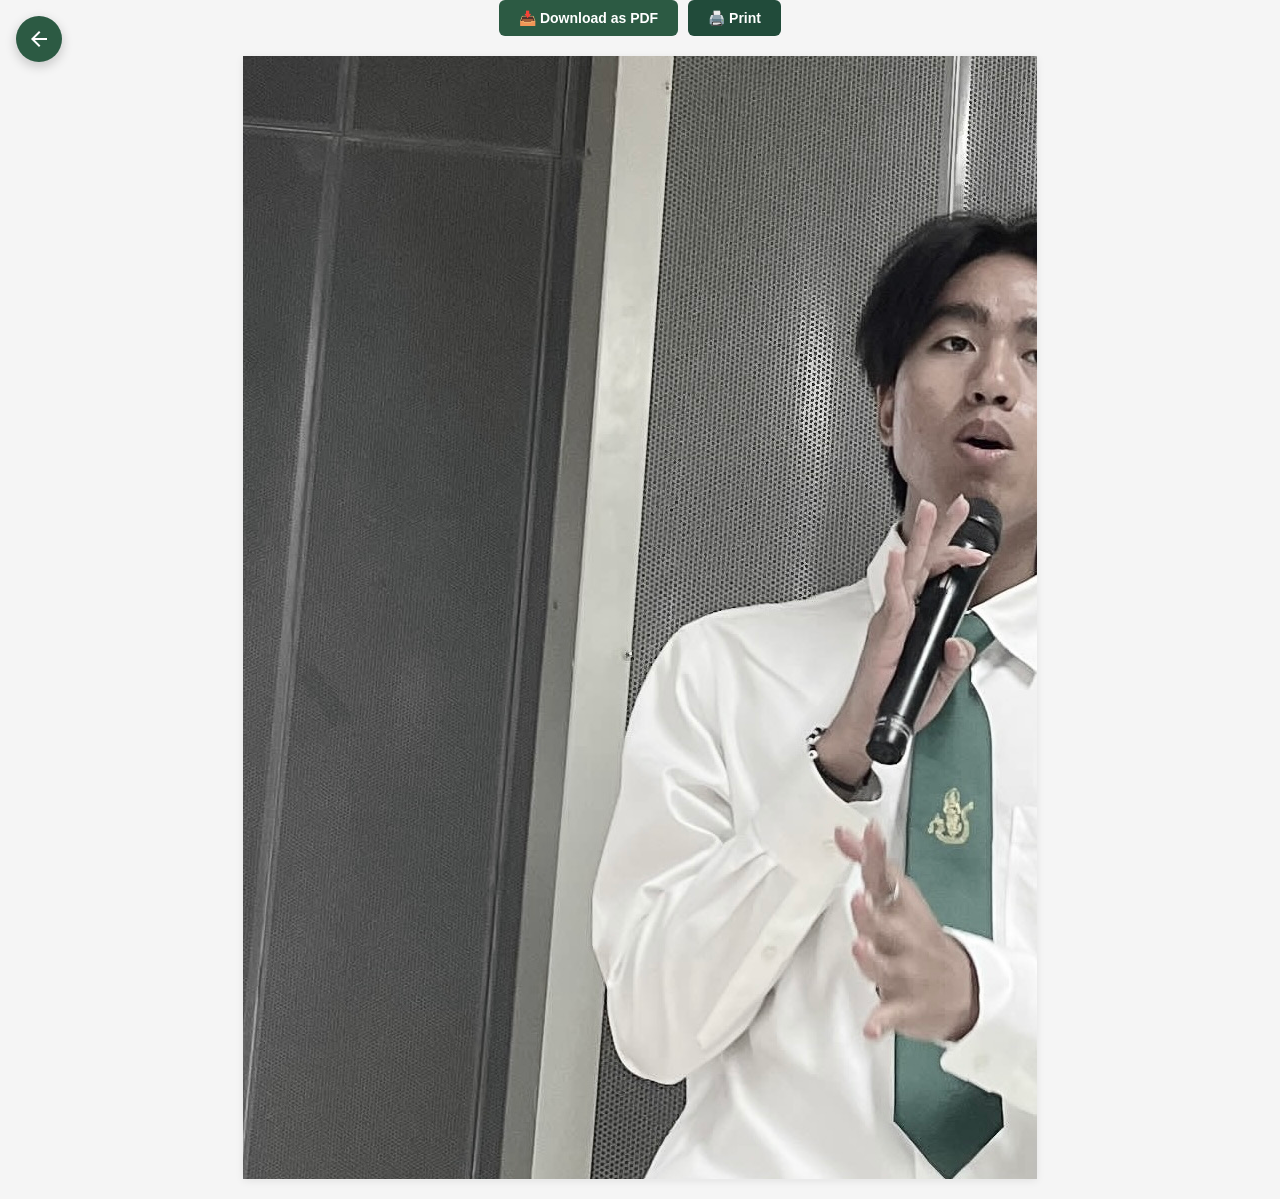
==== resume.html @ ead4b854 "commit" ====
<!DOCTYPE html>

<html lang="vi"><head>
<meta charset="utf-8"/>
<meta content="width=device-width, initial-scale=1.0" name="viewport"/>
<title>Hoài Anh - Portfolio Resume</title>
<script src="https://cdn.tailwindcss.com?plugins=forms,container-queries"></script>
<link href="https://fonts.googleapis.com/css2?family=Plus+Jakarta+Sans:wght@700;800&amp;family=Manrope:wght@400;500;600;700;800&amp;display=swap" rel="stylesheet"/>
<link href="https://fonts.googleapis.com/css2?family=Material+Symbols+Outlined:wght,FILL@100..700,0..1&amp;display=swap" rel="stylesheet"/>
<script id="tailwind-config">
      tailwind.config = {
        darkMode: "class",
        theme: {
          extend: {
            colors: {
              "surface-container": "#e7e8e8",
              "on-tertiary": "#fff1df",
              "on-background": "#2d2f2f",
              "surface-tint": "#6e5a00",
              "outline-variant": "#acadad",
              "secondary-fixed-dim": "#b2d7e6",
              "error-container": "#f95630",
              "background": "#f6f6f6",
              "error-dim": "#b92902",
              "inverse-on-surface": "#9c9d9d",
              "inverse-primary": "#ffd740",
              "on-secondary-fixed": "#1d424e",
              "tertiary": "#7b5400",
              "surface-container-lowest": "#ffffff",
              "secondary-container": "#c0e6f4",
              "tertiary-fixed-dim": "#eda600",
              "on-error": "#ffefec",
              "on-primary-fixed-variant": "#685400",
              "on-tertiary-fixed": "#382400",
              "primary": "#2c5a43",
              "primary-dim": "#214b3a",
              "on-surface-variant": "#5a5c5c",
              "surface": "#f6f6f6",
              "primary-container": "#2c5a43",
              "on-tertiary-container": "#523700",
              "on-tertiary-fixed-variant": "#5e4000",
              "surface-variant": "#dbdddd",
              "on-surface": "#2d2f2f",
              "on-primary": "#f0f0f0",
              "secondary-dim": "#214b3a",
              "tertiary-dim": "#173b2f",
              "surface-container-highest": "#f9f9f9",
              "inverse-surface": "#0c0f0f",
              "on-secondary-container": "#315561",
              "surface-bright": "#f6f6f6",
              "on-primary-fixed": "#463900",
              "outline": "#767777",
              "primary-fixed": "#ffd740",
              "surface-container-low": "#f0f1f1",
              "surface-container-high": "#e1e3e3",
              "on-secondary": "#e1f6ff",
              "secondary": "#3d606d",
              "on-secondary-fixed-variant": "#3b5f6b",
              "secondary-fixed": "#c0e6f4",
              "error": "#b02500",
              "primary-fixed-dim": "#f0c931",
              "tertiary-fixed": "#feb300",
              "on-error-container": "#520c00",
              "tertiary-container": "#feb300",
              "on-primary-container": "#5c4b00",
              "surface-dim": "#d2d5d5"
            },
            fontFamily: {
              "headline": ["Plus Jakarta Sans"],
              "body": ["Manrope"],
              "label": ["Manrope"]
            },
            borderRadius: {"DEFAULT": "0.25rem", "lg": "0.5rem", "xl": "0.75rem", "full": "9999px"},
          },
        },
      }
    </script>
<style>
      .material-symbols-outlined {
        font-variation-settings: "FILL" 0, "wght" 400, "GRAD" 0, "opsz" 24
      }
      .grainy-bg {
        position: relative
      }
      .grainy-bg::before {
        content: "";
        position: absolute;
        top: 0;
        left: 0;
        width: 100%;
        height: 100%;
        opacity: 0.03;
        pointer-events: none;
        background-image: url(https://lh3.googleusercontent.com/aida-public/[base64])
      }
      .timeline-dot::before {
        content: "";
        position: absolute;
        left: -1.4rem;
        top: 0.4rem;
        width: 10px;
        height: 10px;
        background: #3d606d;
        border-radius: 50%
      }

      /* A4 Dimensions and Layout */
      :root {
        --a4-width: 210mm;
        --a4-height: 297mm;
      }

      body {
        background: #f5f5f5;
        margin: 0;
        padding: 0;
        display: flex;
        justify-content: center;
        align-items: center;
        min-height: 100vh;
        flex-direction: column;
      }

      .a4-page {
        width: var(--a4-width);
        height: var(--a4-height);
        background: #ffffff;
        box-shadow: 0 2px 8px rgba(0, 0, 0, 0.08);
        display: grid;
        grid-template-columns: 34% 66%;
        overflow: hidden;
        position: relative;
        box-sizing: border-box;
        margin-bottom: 20px;
      }

      /* Match index palette: green left, cream right with side-specific text colors */
      .sidebar {
        background: #2c5a43 !important;
        color: #ffffff;
        width: 100%;
        display: flex !important;
        flex-direction: column;
        justify-content: flex-start;
        align-items: stretch;
        gap: 1rem;
        padding-bottom: 1.25rem;
      }

      .sidebar,
      .sidebar .text-secondary,
      .sidebar .text-on-surface,
      .sidebar .text-on-surface-variant,
      .sidebar .text-secondary\/80,
      .sidebar .material-symbols-outlined,
      .sidebar h1,
      .sidebar h2,
      .sidebar h3,
      .sidebar p,
      .sidebar li,
      .sidebar span {
        color: #ffffff !important;
      }

      .sidebar .border-secondary {
        border-color: #e6ddc9 !important;
      }

      .main-content {
        background: #efe8d8 !important;
        color: #111111;
        width: 100%;
      }

      .main-content,
      .main-content .text-on-surface,
      .main-content .text-on-surface-variant,
      .main-content .text-secondary,
      .main-content h1,
      .main-content h2,
      .main-content h3,
      .main-content p,
      .main-content li,
      .main-content span {
        color: #111111 !important;
      }

      .main-content .bg-primary-container {
        background-color: #214b3a !important;
        color: #ffffff !important;
      }

      .main-content .bg-primary-container .material-symbols-outlined {
        color: #ffffff !important;
      }

      .main-content .border-secondary\/20 {
        border-color: rgba(33, 75, 58, 0.22) !important;
      }

      .hackerrank-icon {
        width: 56px;
        height: 56px;
        border-radius: 999px;
        background: #0c5da5;
        display: inline-flex;
        align-items: center;
        justify-content: center;
        color: #ffffff;
        font-size: 0.7rem;
        font-weight: 800;
        text-transform: uppercase;
        letter-spacing: 0.08em;
      }

      .back-home {
        position: fixed;
        top: 16px;
        left: 16px;
        width: 46px;
        height: 46px;
        display: inline-flex;
        align-items: center;
        justify-content: center;
        border-radius: 999px;
        background: #2c5a43;
        color: #ffffff;
        text-decoration: none;
        box-shadow: 0 4px 12px rgba(0, 0, 0, 0.2);
        z-index: 1000;
        transition: transform 160ms ease, background 160ms ease;
      }

      .back-home:hover {
        transform: translateY(-1px);
        background: #214b3a;
      }

      .back-home:focus-visible {
        outline: 2px solid #ffffff;
        outline-offset: 2px;
      }

      .pdf-controls {
        margin-bottom: 20px;
        display: flex;
        gap: 10px;
      }
      
      .pdf-btn {
        padding: 10px 20px;
        background: #2c5a43;
        color: white;
        border: none;
        border-radius: 6px;
        font-size: 14px;
        font-weight: 600;
        cursor: pointer;
        transition: background 200ms ease;
      }
      
      .pdf-btn:hover {
        background: #214b3a;
      }
      
      @media (max-width: 800px) {
        .a4-page {
          grid-template-columns: 1fr;
          height: auto;
        }

        .pdf-controls {
          flex-direction: column;
        }
      }

      @media print {
        * {
          -webkit-print-color-adjust: exact !important;
          print-color-adjust: exact !important;
        }

        .pdf-controls {
          display: none !important;
        }

        .back-home {
          display: none !important;
        }

        html,
        body {
          width: 210mm;
          height: 297mm;
          overflow: hidden;
        }

        body {
          background: none;
          display: block;
          margin: 0;
          padding: 0;
          min-height: auto;
        }

        .a4-page {
          width: 210mm;
          height: 297mm;
          grid-template-columns: 34% 66%;
          box-shadow: none;
          margin: 0;
          page-break-after: avoid;
          break-after: avoid-page;
          page-break-inside: avoid;
          break-inside: avoid-page;
        }

        .sidebar {
          background-color: #2c5a43 !important;
          background-image: none !important;
        }

        .main-content {
          background: #efe8d8 !important;
        }

        @page {
          size: A4;
          margin: 0;
        }
      }
    </style>
</head>
<body class="bg-surface font-body text-on-surface">
<a class="back-home" href="index.html" aria-label="Back to home page">
  <span class="material-symbols-outlined" aria-hidden="true">arrow_back</span>
</a>
<div class="pdf-controls">
  <button class="pdf-btn" onclick="downloadPDF()">📥 Download as PDF</button>
  <button class="pdf-btn" onclick="window.print()" style="background: #214b3a;">🖨️ Print</button>
</div>
<div class="a4-page" id="resumePage">
<!-- SIDEBAR (Left Column) -->
<aside class="sidebar bg-primary-container grainy-bg flex flex-col py-10 px-6 shrink-0 relative h-full">
<div class="flex flex-col items-center mb-8">
<div class="w-36 h-36 rounded-full border-4 border-secondary overflow-hidden bg-white flex items-center justify-center">
<img class="w-full h-full object-cover" alt="Profile portrait" src="profile1.jpeg"/>
</div>
<h1 class="font-headline text-2xl font-black text-secondary tracking-tighter text-center uppercase">NUTTAPHAT YUENYONG</h1>
<p class="font-label text-[10px] font-bold tracking-[0.2em] text-secondary/80 mt-1 uppercase">BUSINESS ANALYST INTERN</p>
</div>
<!-- Profile Section -->
<section class="mb-6">
<div class="flex items-center gap-2 mb-3">
<span class="material-symbols-outlined text-secondary text-lg" style="font-variation-settings: 'FILL' 1;">person</span>
<h2 class="font-label text-xs font-extrabold uppercase tracking-widest text-secondary">Profile</h2>
</div>
<ul class="space-y-2 text-secondary text-xs font-medium">
<li class="flex items-start gap-3">
<span class="opacity-60">Date of Birth:</span>
<span>October 28, 2002</span>
</li>
<li class="flex items-start gap-3">
<span class="opacity-60">Gender:</span>
<span>Male</span>
</li>
<li class="flex items-start gap-3">
<span class="opacity-60">Position:</span>
<span>Business Analyst Intern</span>
</li>
<li class="flex items-start gap-3">
<span class="opacity-60">Address:</span>
<span class="leading-tight">9/1 Moo 11, Khlong Preng, Mueang, Chachoengsao 24000</span>
</li>
</ul>
</section>
<!-- Contact Section -->
<section class="mb-6">
<div class="flex items-center gap-2 mb-3">
<span class="material-symbols-outlined text-secondary text-lg" style="font-variation-settings: 'FILL' 1;">contact_page</span>
<h2 class="font-label text-xs font-extrabold uppercase tracking-widest text-secondary">Contact</h2>
</div>
<ul class="space-y-2 text-secondary text-xs font-medium">
<li class="flex items-center gap-3">
<span class="material-symbols-outlined text-sm">call</span>
<span>099-2844585</span>
</li>
<li class="flex items-center gap-3">
<span class="material-symbols-outlined text-sm">mail</span>
<span>nuttaputza123@gmail.com</span>
</li>
<li class="flex items-center gap-3">
<span class="material-symbols-outlined text-sm">public</span>
<span>GitHub: flame123-np</span>
</li>
</ul>
</section>
<!-- Interests Section -->
<section class="mb-6">
<div class="flex items-center gap-2 mb-3">
<span class="material-symbols-outlined text-secondary text-lg" style="font-variation-settings: 'FILL' 1;">stars</span>
<h2 class="font-label text-xs font-extrabold uppercase tracking-widest text-secondary">Interests</h2>
</div>
<div class="flex flex-wrap gap-4 text-secondary">
<span class="material-symbols-outlined text-xl" title="Data Analysis">bar_chart</span>
<span class="material-symbols-outlined text-xl" title="System Design">design_services</span>
<span class="material-symbols-outlined text-xl" title="Team Communication">groups</span>
<span class="material-symbols-outlined text-xl" title="Learning New Technologies">rocket_launch</span>
</div>
</section>
<!-- Education Section -->
<section>
<div class="flex items-center gap-2 mb-3">
<span class="material-symbols-outlined text-secondary text-lg" style="font-variation-settings: 'FILL' 1;">school</span>
<h2 class="font-label text-xs font-extrabold uppercase tracking-widest text-secondary">Education</h2>
</div>
<div class="space-y-2 text-[10px] font-medium">
  <p class="leading-tight">Kasetsart University</p>
  <p class="leading-tight">Faculty of Information Technology</p>
  <p class="leading-tight">2023 - Expected Graduation 2026</p>
</div>
</section>
</aside>
<!-- MAIN CONTENT (Right Column) -->
<main class="main-content bg-surface-container-lowest p-10 h-full overflow-hidden">
<!-- Introduction -->
<header class="mb-10">
<h1 class="font-headline text-5xl font-black text-primary-container mb-4">HELLO!</h1>
<div class="max-w-xl text-on-surface leading-snug text-sm">
<p class="mb-3">
                        I am an Information Technology student at Kasetsart University with a strong interest in Business Analysis.
                    </p>
<p>
                        I am skilled in gathering and analyzing user requirements, designing processes, and communicating effectively with development teams. I am detail-oriented, responsible, and eager to learn new skills to contribute value to the organization.
                    </p>
</div>
</header>
<!-- Experience Section -->
<section class="mb-10">
<div class="flex items-center gap-3 mb-6">
<span class="w-10 h-10 bg-primary-container flex items-center justify-center rounded-full text-secondary">
<span class="material-symbols-outlined text-xl" style="font-variation-settings: 'FILL' 1;">work</span>
</span>
<h2 class="font-headline text-xl font-black text-secondary uppercase tracking-tight">PROJECTS / RELEVANT EXPERIENCE</h2>
</div>
<div class="ml-5 border-l-2 border-secondary/20 pl-6 space-y-6">

<div class="relative timeline-dot">
<span class="font-headline text-sm font-bold text-secondary">2025</span>
<h3 class="font-bold text-base mt-0.5">Web Cinema</h3>
<p class="text-on-surface-variant text-xs mt-1">Created an online cinema booking demo website featuring seat selection, pricing, and mobile-first layout.</p>
</div>
<div class="relative timeline-dot">
<span class="font-headline text-sm font-bold text-secondary">2025</span>
<h3 class="font-bold text-base mt-0.5">System Analysis Project</h3>
<p class="text-on-surface-variant text-xs mt-1">Designed use cases and ER diagrams for a restaurant booking system with requirements gathering and stakeholder alignment.</p>
</div>
<div class="relative timeline-dot">
<span class="font-headline text-sm font-bold text-secondary">2025</span>
<h3 class="font-bold text-base mt-0.5">Data Visualization Project</h3>
<p class="text-on-surface-variant text-xs mt-1">Analyzed sales data and implemented dashboards with Excel and Power BI for actionable management insights.</p>
</div>
</div>
</section>
<!-- Abilities Section -->
<section class="mb-10">
<div class="flex items-center gap-3 mb-6">
<span class="w-10 h-10 bg-primary-container flex items-center justify-center rounded-full text-secondary">
<span class="material-symbols-outlined text-xl" style="font-variation-settings: 'FILL' 1;">palette</span>
</span>
<h2 class="font-headline text-xl font-black text-secondary uppercase tracking-tight">SKILLS</h2>
</div>
<div class="grid grid-cols-4 gap-4">
<div class="flex flex-col items-center text-center">
<div class="w-16 h-16 bg-surface-container-low rounded-lg flex items-center justify-center mb-2">
<span class="material-symbols-outlined text-2xl">description</span>
</div>
<span class="font-bold text-[9px] text-secondary uppercase tracking-wider">Requirement Analysis & Documentation</span>
</div>
<div class="flex flex-col items-center text-center">
<div class="w-16 h-16 bg-surface-container-low rounded-lg flex items-center justify-center mb-2">
<span class="material-symbols-outlined text-2xl">account_tree</span>
</div>
<span class="font-bold text-[9px] text-secondary uppercase tracking-wider">Process Modeling (Flowchart, BPMN)</span>
</div>
<div class="flex flex-col items-center text-center">
<div class="w-16 h-16 bg-surface-container-low rounded-lg flex items-center justify-center mb-2">
<span class="material-symbols-outlined text-2xl">analytics</span>
</div>
<span class="font-bold text-[9px] text-secondary uppercase tracking-wider">Data Analysis & Visualization</span>
</div>
<div class="flex flex-col items-center text-center">
<div class="w-16 h-16 bg-surface-container-low rounded-lg flex items-center justify-center mb-2">
<span class="material-symbols-outlined text-2xl">groups</span>
</div>
<span class="font-bold text-[9px] text-secondary uppercase tracking-wider">Communication & Team Collaboration</span>
</div>
</div>
</section>
<!-- Software Skills Section -->
<section>
<div class="flex items-center gap-3 mb-6">
<span class="w-10 h-10 bg-primary-container flex items-center justify-center rounded-full text-secondary">
<span class="material-symbols-outlined text-xl" style="font-variation-settings: 'FILL' 1;">terminal</span>
</span>
<h2 class="font-headline text-xl font-black text-secondary uppercase tracking-tight">SOFTWARE SKILLS</h2>
</div>
<div class="grid grid-cols-4 gap-4">
<div class="flex flex-col items-center">
<img class="w-14 h-14" src="https://upload.wikimedia.org/wikipedia/commons/8/87/Sql_data_base_with_logo.png" alt="SQL Logo" />
<p class="mt-2 font-bold text-[8px] text-on-surface-variant uppercase tracking-widest">SQL (Intermediate)</p>
</div>
<div class="flex flex-col items-center">
<img class="w-14 h-14" src="https://upload.wikimedia.org/wikipedia/commons/d/d9/Node.js_logo.svg" alt="Node.js Logo" />
<p class="mt-2 font-bold text-[8px] text-on-surface-variant uppercase tracking-widest">Node (Basic)</p>
</div>
<div class="flex flex-col items-center">
<img class="w-14 h-14" src="https://raw.githubusercontent.com/devicons/devicon/master/icons/css3/css3-original.svg" alt="CSS Logo" />
<p class="mt-2 font-bold text-[8px] text-on-surface-variant uppercase tracking-widest">CSS (Basic)</p>
</div>
<div class="flex flex-col items-center">
<img class="w-14 h-14" src="https://upload.wikimedia.org/wikipedia/commons/6/6a/JavaScript-logo.png" alt="JavaScript Logo" />
<p class="mt-2 font-bold text-[8px] text-on-surface-variant uppercase tracking-widest">JavaScript (Basic)</p>
</div>
</div>
</section>
</main>
</div>

<script src="https://cdnjs.cloudflare.com/ajax/libs/html2pdf.js/0.10.1/html2pdf.bundle.min.js"></script>
<script>
function downloadPDF() {
  const element = document.getElementById('resumePage');
  const opt = {
    margin: 0,
    filename: 'Resume_Nuttaphat_Yuenyong.pdf',
    image: { type: 'jpeg', quality: 0.98 },
    html2canvas: { scale: 2 },
    jsPDF: { format: 'a4', orientation: 'portrait' }
  };
  html2pdf().set(opt).from(element).save();
}
</script>
</body>
</html>
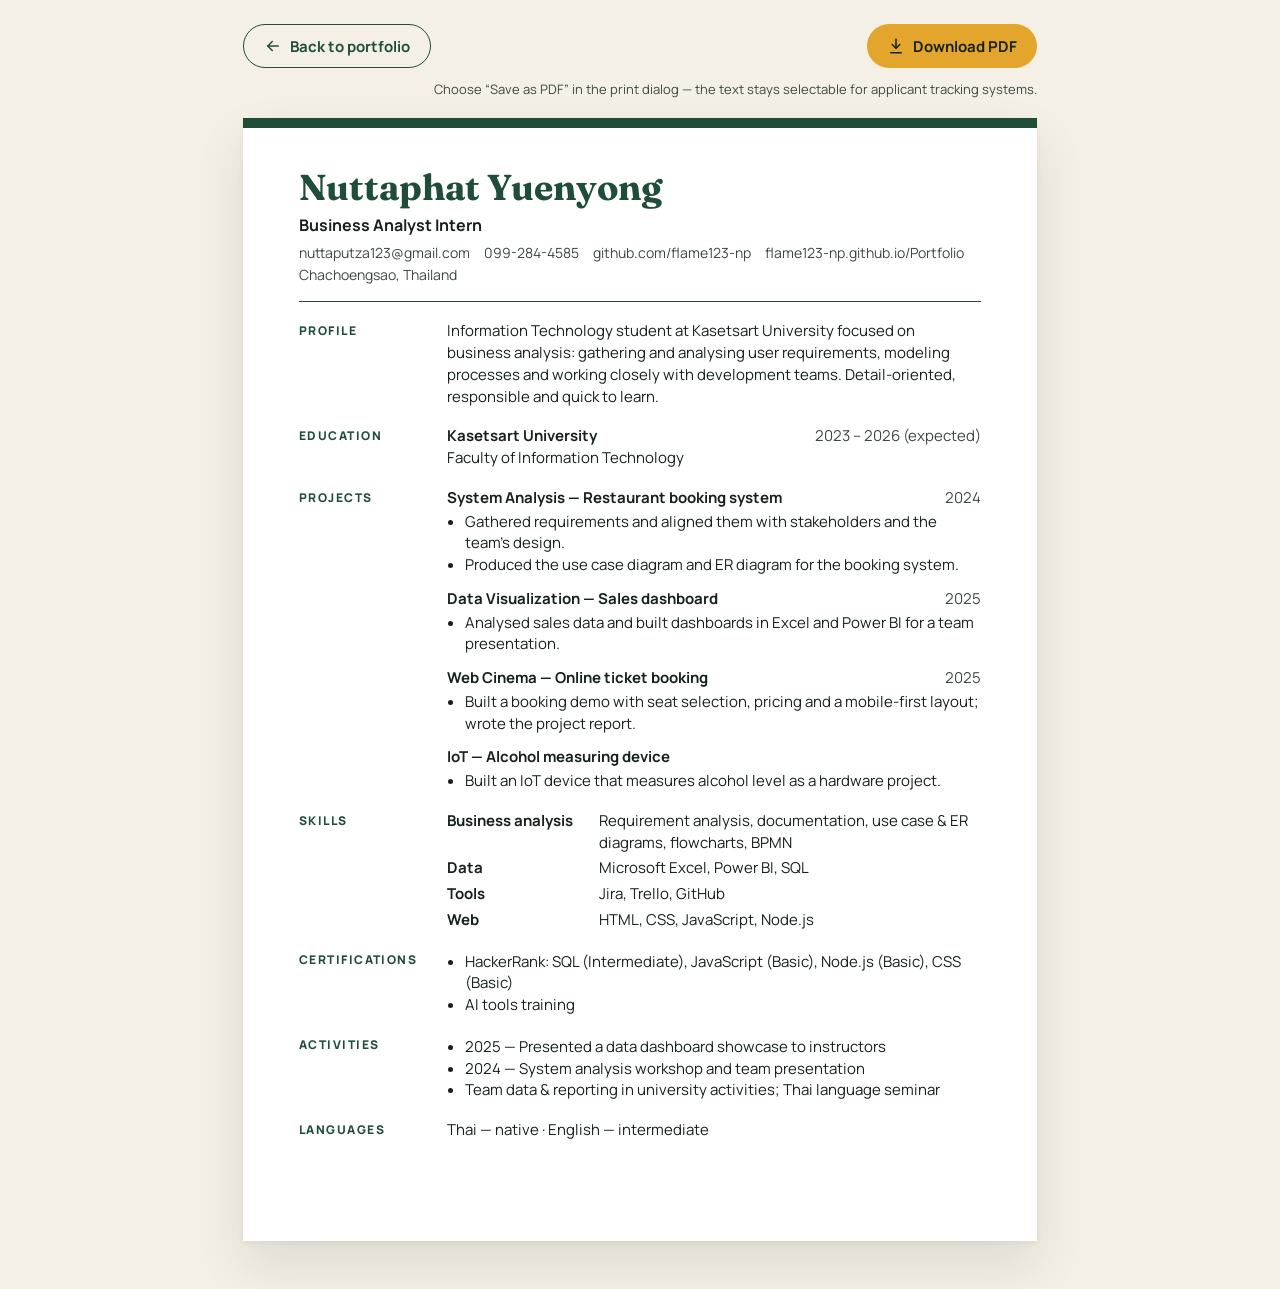
==== commit 5647d2db: "Redesign portfolio and resume with smoother animations - Rebuild the homepage around a Business Anal" ====
--- a/resume.html
+++ b/resume.html
@@ -1,545 +1,423 @@
 <!DOCTYPE html>
-
-<html lang="vi"><head>
-<meta charset="utf-8"/>
-<meta content="width=device-width, initial-scale=1.0" name="viewport"/>
-<title>Hoài Anh - Portfolio Resume</title>
-<script src="https://cdn.tailwindcss.com?plugins=forms,container-queries"></script>
-<link href="https://fonts.googleapis.com/css2?family=Plus+Jakarta+Sans:wght@700;800&amp;family=Manrope:wght@400;500;600;700;800&amp;display=swap" rel="stylesheet"/>
-<link href="https://fonts.googleapis.com/css2?family=Material+Symbols+Outlined:wght,FILL@100..700,0..1&amp;display=swap" rel="stylesheet"/>
-<script id="tailwind-config">
-      tailwind.config = {
-        darkMode: "class",
-        theme: {
-          extend: {
-            colors: {
-              "surface-container": "#e7e8e8",
-              "on-tertiary": "#fff1df",
-              "on-background": "#2d2f2f",
-              "surface-tint": "#6e5a00",
-              "outline-variant": "#acadad",
-              "secondary-fixed-dim": "#b2d7e6",
-              "error-container": "#f95630",
-              "background": "#f6f6f6",
-              "error-dim": "#b92902",
-              "inverse-on-surface": "#9c9d9d",
-              "inverse-primary": "#ffd740",
-              "on-secondary-fixed": "#1d424e",
-              "tertiary": "#7b5400",
-              "surface-container-lowest": "#ffffff",
-              "secondary-container": "#c0e6f4",
-              "tertiary-fixed-dim": "#eda600",
-              "on-error": "#ffefec",
-              "on-primary-fixed-variant": "#685400",
-              "on-tertiary-fixed": "#382400",
-              "primary": "#2c5a43",
-              "primary-dim": "#214b3a",
-              "on-surface-variant": "#5a5c5c",
-              "surface": "#f6f6f6",
-              "primary-container": "#2c5a43",
-              "on-tertiary-container": "#523700",
-              "on-tertiary-fixed-variant": "#5e4000",
-              "surface-variant": "#dbdddd",
-              "on-surface": "#2d2f2f",
-              "on-primary": "#f0f0f0",
-              "secondary-dim": "#214b3a",
-              "tertiary-dim": "#173b2f",
-              "surface-container-highest": "#f9f9f9",
-              "inverse-surface": "#0c0f0f",
-              "on-secondary-container": "#315561",
-              "surface-bright": "#f6f6f6",
-              "on-primary-fixed": "#463900",
-              "outline": "#767777",
-              "primary-fixed": "#ffd740",
-              "surface-container-low": "#f0f1f1",
-              "surface-container-high": "#e1e3e3",
-              "on-secondary": "#e1f6ff",
-              "secondary": "#3d606d",
-              "on-secondary-fixed-variant": "#3b5f6b",
-              "secondary-fixed": "#c0e6f4",
-              "error": "#b02500",
-              "primary-fixed-dim": "#f0c931",
-              "tertiary-fixed": "#feb300",
-              "on-error-container": "#520c00",
-              "tertiary-container": "#feb300",
-              "on-primary-container": "#5c4b00",
-              "surface-dim": "#d2d5d5"
-            },
-            fontFamily: {
-              "headline": ["Plus Jakarta Sans"],
-              "body": ["Manrope"],
-              "label": ["Manrope"]
-            },
-            borderRadius: {"DEFAULT": "0.25rem", "lg": "0.5rem", "xl": "0.75rem", "full": "9999px"},
-          },
-        },
-      }
-    </script>
-<style>
-      .material-symbols-outlined {
-        font-variation-settings: "FILL" 0, "wght" 400, "GRAD" 0, "opsz" 24
-      }
-      .grainy-bg {
-        position: relative
-      }
-      .grainy-bg::before {
-        content: "";
-        position: absolute;
-        top: 0;
-        left: 0;
-        width: 100%;
-        height: 100%;
-        opacity: 0.03;
-        pointer-events: none;
-        background-image: url(https://lh3.googleusercontent.com/aida-public/[base64])
-      }
-      .timeline-dot::before {
-        content: "";
-        position: absolute;
-        left: -1.4rem;
-        top: 0.4rem;
-        width: 10px;
-        height: 10px;
-        background: #3d606d;
-        border-radius: 50%
-      }
-
-      /* A4 Dimensions and Layout */
+<html lang="en">
+  <head>
+    <meta charset="UTF-8" />
+    <meta name="viewport" content="width=device-width, initial-scale=1.0" />
+    <title>Nuttaphat Yuenyong — Resume</title>
+    <meta name="description" content="Resume of Nuttaphat Yuenyong, Business Analyst Intern candidate, Kasetsart University." />
+    <link rel="icon" href="images/favicon.svg" type="image/svg+xml" />
+    <link rel="preconnect" href="https://fonts.googleapis.com" />
+    <link rel="preconnect" href="https://fonts.gstatic.com" crossorigin />
+    <link
+      href="https://fonts.googleapis.com/css2?family=Fraunces:opsz,wght@9..144,700&family=Manrope:wght@400;500;600;700;800&display=swap"
+      rel="stylesheet"
+    />
+    <style>
       :root {
-        --a4-width: 210mm;
-        --a4-height: 297mm;
+        --green: #1f4d3a;
+        --green-dark: #173b2d;
+        --gold: #e3a52b;
+        --cream: #f5f0e6;
+        --ink: #16211c;
+        --muted: #3d4843;
+        --ease-out: cubic-bezier(0.2, 0.7, 0.2, 1);
+      }
+
+      * {
+        box-sizing: border-box;
       }
 
       body {
-        background: #f5f5f5;
-        margin: 0;
-        padding: 0;
+        margin: 0;
+        padding: 24px 16px 48px;
+        background: var(--cream);
+        color: var(--ink);
+        font-family: "Manrope", system-ui, sans-serif;
+        -webkit-font-smoothing: antialiased;
+      }
+
+      .toolbar {
+        max-width: 794px;
+        margin: 0 auto 20px;
         display: flex;
-        justify-content: center;
+        flex-wrap: wrap;
         align-items: center;
-        min-height: 100vh;
-        flex-direction: column;
-      }
-
-      .a4-page {
-        width: var(--a4-width);
-        height: var(--a4-height);
-        background: #ffffff;
-        box-shadow: 0 2px 8px rgba(0, 0, 0, 0.08);
-        display: grid;
-        grid-template-columns: 34% 66%;
-        overflow: hidden;
-        position: relative;
-        box-sizing: border-box;
-        margin-bottom: 20px;
-      }
-
-      /* Match index palette: green left, cream right with side-specific text colors */
-      .sidebar {
-        background: #2c5a43 !important;
-        color: #ffffff;
-        width: 100%;
-        display: flex !important;
-        flex-direction: column;
-        justify-content: flex-start;
-        align-items: stretch;
-        gap: 1rem;
-        padding-bottom: 1.25rem;
-      }
-
-      .sidebar,
-      .sidebar .text-secondary,
-      .sidebar .text-on-surface,
-      .sidebar .text-on-surface-variant,
-      .sidebar .text-secondary\/80,
-      .sidebar .material-symbols-outlined,
-      .sidebar h1,
-      .sidebar h2,
-      .sidebar h3,
-      .sidebar p,
-      .sidebar li,
-      .sidebar span {
-        color: #ffffff !important;
-      }
-
-      .sidebar .border-secondary {
-        border-color: #e6ddc9 !important;
-      }
-
-      .main-content {
-        background: #efe8d8 !important;
-        color: #111111;
-        width: 100%;
-      }
-
-      .main-content,
-      .main-content .text-on-surface,
-      .main-content .text-on-surface-variant,
-      .main-content .text-secondary,
-      .main-content h1,
-      .main-content h2,
-      .main-content h3,
-      .main-content p,
-      .main-content li,
-      .main-content span {
-        color: #111111 !important;
-      }
-
-      .main-content .bg-primary-container {
-        background-color: #214b3a !important;
-        color: #ffffff !important;
-      }
-
-      .main-content .bg-primary-container .material-symbols-outlined {
-        color: #ffffff !important;
-      }
-
-      .main-content .border-secondary\/20 {
-        border-color: rgba(33, 75, 58, 0.22) !important;
-      }
-
-      .hackerrank-icon {
-        width: 56px;
-        height: 56px;
-        border-radius: 999px;
-        background: #0c5da5;
+        justify-content: space-between;
+        gap: 12px;
+      }
+
+      .btn {
         display: inline-flex;
         align-items: center;
-        justify-content: center;
-        color: #ffffff;
-        font-size: 0.7rem;
+        gap: 8px;
+        min-height: 44px;
+        padding: 0 20px;
+        border: 0;
+        border-radius: 999px;
+        font: 700 15px/1 "Manrope", sans-serif;
+        text-decoration: none;
+        cursor: pointer;
+        transition: transform 300ms cubic-bezier(0.34, 1.4, 0.64, 1), box-shadow 300ms ease, background-color 200ms ease;
+      }
+
+      .btn:hover {
+        transform: translateY(-2px);
+      }
+
+      .btn svg {
+        width: 18px;
+        height: 18px;
+        fill: none;
+        stroke: currentColor;
+        stroke-width: 2;
+        stroke-linecap: round;
+        stroke-linejoin: round;
+      }
+
+      .btn-back {
+        background: transparent;
+        color: var(--green);
+        border: 1.5px solid var(--green);
+      }
+
+      .btn-back:hover {
+        background: var(--green);
+        color: var(--cream);
+      }
+
+      .btn-print {
+        background: var(--gold);
+        color: var(--ink);
+      }
+
+      .btn-print:hover {
+        box-shadow: 0 10px 24px rgba(227, 165, 43, 0.35);
+      }
+
+      .btn:focus-visible {
+        outline: 3px solid var(--gold);
+        outline-offset: 3px;
+      }
+
+      .hint {
+        width: 100%;
+        margin: 0;
+        font-size: 13px;
+        color: var(--muted);
+        text-align: right;
+      }
+
+      /* A4 sheet: 210 x 297 mm */
+      .page {
+        width: 210mm;
+        max-width: 100%;
+        min-height: 297mm;
+        margin: 0 auto;
+        background: #fff;
+        box-shadow: 0 2px 6px rgba(22, 33, 28, 0.06), 0 24px 48px rgba(22, 33, 28, 0.1);
+        border-top: 10px solid var(--green);
+        padding: 40px 56px 44px;
+        font-size: 15px;
+        line-height: 1.45;
+        animation: sheet-in 800ms var(--ease-out) both;
+      }
+
+      .page > * {
+        animation: rise 700ms var(--ease-out) both;
+        animation-delay: calc(var(--d, 0) * 70ms + 200ms);
+      }
+
+      header {
+        padding-bottom: 16px;
+        border-bottom: 1.5px solid var(--green);
+      }
+
+      h1 {
+        margin: 0;
+        font-family: "Fraunces", Georgia, serif;
+        font-size: 36px;
+        line-height: 1.1;
+        color: var(--green);
+      }
+
+      .role {
+        margin: 6px 0 0;
+        font-size: 16px;
+        font-weight: 700;
+      }
+
+      .contact-line {
+        margin: 6px 0 0;
+        display: flex;
+        flex-wrap: wrap;
+        gap: 2px 14px;
+        font-size: 14px;
+        color: var(--muted);
+      }
+
+      .contact-line a {
+        color: inherit;
+        text-decoration: none;
+      }
+
+      .contact-line a:hover {
+        color: var(--green);
+        text-decoration: underline;
+      }
+
+      section {
+        display: grid;
+        grid-template-columns: 124px minmax(0, 1fr);
+        gap: 0 24px;
+        padding-top: 18px;
+      }
+
+      h2 {
+        margin: 2px 0 0;
+        font-size: 12px;
         font-weight: 800;
+        letter-spacing: 0.12em;
         text-transform: uppercase;
-        letter-spacing: 0.08em;
-      }
-
-      .back-home {
-        position: fixed;
-        top: 16px;
-        left: 16px;
-        width: 46px;
-        height: 46px;
-        display: inline-flex;
-        align-items: center;
-        justify-content: center;
-        border-radius: 999px;
-        background: #2c5a43;
-        color: #ffffff;
-        text-decoration: none;
-        box-shadow: 0 4px 12px rgba(0, 0, 0, 0.2);
-        z-index: 1000;
-        transition: transform 160ms ease, background 160ms ease;
-      }
-
-      .back-home:hover {
-        transform: translateY(-1px);
-        background: #214b3a;
-      }
-
-      .back-home:focus-visible {
-        outline: 2px solid #ffffff;
-        outline-offset: 2px;
-      }
-
-      .pdf-controls {
-        margin-bottom: 20px;
+        color: var(--green);
+      }
+
+      p {
+        margin: 0;
+      }
+
+      .item + .item {
+        margin-top: 12px;
+      }
+
+      .item-head {
         display: flex;
-        gap: 10px;
-      }
-      
-      .pdf-btn {
-        padding: 10px 20px;
-        background: #2c5a43;
-        color: white;
-        border: none;
-        border-radius: 6px;
-        font-size: 14px;
-        font-weight: 600;
-        cursor: pointer;
-        transition: background 200ms ease;
-      }
-      
-      .pdf-btn:hover {
-        background: #214b3a;
-      }
-      
-      @media (max-width: 800px) {
-        .a4-page {
-          grid-template-columns: 1fr;
-          height: auto;
-        }
-
-        .pdf-controls {
-          flex-direction: column;
+        justify-content: space-between;
+        gap: 16px;
+      }
+
+      .item-head span {
+        color: var(--muted);
+        white-space: nowrap;
+      }
+
+      ul {
+        margin: 2px 0 0;
+        padding-left: 18px;
+      }
+
+      dl {
+        margin: 0;
+        display: grid;
+        grid-template-columns: 140px minmax(0, 1fr);
+        gap: 4px 12px;
+      }
+
+      dt {
+        font-weight: 700;
+      }
+
+      dd {
+        margin: 0;
+      }
+
+      @keyframes sheet-in {
+        from {
+          opacity: 0;
+          transform: translateY(24px) scale(0.985);
+        }
+        to {
+          opacity: 1;
+          transform: none;
+        }
+      }
+
+      @keyframes rise {
+        from {
+          opacity: 0;
+          transform: translateY(12px);
+        }
+        to {
+          opacity: 1;
+          transform: none;
+        }
+      }
+
+      @media (max-width: 640px) {
+        .page {
+          padding: 28px 20px 32px;
+          min-height: 0;
+        }
+
+        section,
+        dl {
+          grid-template-columns: minmax(0, 1fr);
+        }
+
+        h2 {
+          margin-bottom: 6px;
+        }
+
+        dd + dt {
+          margin-top: 6px;
+        }
+
+        .hint {
+          text-align: left;
+        }
+      }
+
+      @media (prefers-reduced-motion: reduce) {
+        .page,
+        .page > * {
+          animation: none;
+        }
+
+        .btn {
+          transition: none;
         }
       }
 
       @media print {
-        * {
-          -webkit-print-color-adjust: exact !important;
-          print-color-adjust: exact !important;
-        }
-
-        .pdf-controls {
-          display: none !important;
-        }
-
-        .back-home {
-          display: none !important;
-        }
-
-        html,
-        body {
-          width: 210mm;
-          height: 297mm;
-          overflow: hidden;
-        }
-
-        body {
-          background: none;
-          display: block;
-          margin: 0;
-          padding: 0;
-          min-height: auto;
-        }
-
-        .a4-page {
-          width: 210mm;
-          height: 297mm;
-          grid-template-columns: 34% 66%;
-          box-shadow: none;
-          margin: 0;
-          page-break-after: avoid;
-          break-after: avoid-page;
-          page-break-inside: avoid;
-          break-inside: avoid-page;
-        }
-
-        .sidebar {
-          background-color: #2c5a43 !important;
-          background-image: none !important;
-        }
-
-        .main-content {
-          background: #efe8d8 !important;
-        }
-
         @page {
           size: A4;
           margin: 0;
         }
+
+        body {
+          padding: 0;
+          background: #fff;
+        }
+
+        .toolbar {
+          display: none;
+        }
+
+        .page {
+          width: 210mm;
+          height: 297mm;
+          min-height: 0;
+          box-shadow: none;
+          animation: none;
+          overflow: hidden;
+          -webkit-print-color-adjust: exact;
+          print-color-adjust: exact;
+        }
+
+        .page > * {
+          animation: none;
+        }
       }
     </style>
-</head>
-<body class="bg-surface font-body text-on-surface">
-<a class="back-home" href="index.html" aria-label="Back to home page">
-  <span class="material-symbols-outlined" aria-hidden="true">arrow_back</span>
-</a>
-<div class="pdf-controls">
-  <button class="pdf-btn" onclick="downloadPDF()">📥 Download as PDF</button>
-  <button class="pdf-btn" onclick="window.print()" style="background: #214b3a;">🖨️ Print</button>
-</div>
-<div class="a4-page" id="resumePage">
-<!-- SIDEBAR (Left Column) -->
-<aside class="sidebar bg-primary-container grainy-bg flex flex-col py-10 px-6 shrink-0 relative h-full">
-<div class="flex flex-col items-center mb-8">
-<div class="w-36 h-36 rounded-full border-4 border-secondary overflow-hidden bg-white flex items-center justify-center">
-<img class="w-full h-full object-cover" alt="Profile portrait" src="profile1.jpeg"/>
-</div>
-<h1 class="font-headline text-2xl font-black text-secondary tracking-tighter text-center uppercase">NUTTAPHAT YUENYONG</h1>
-<p class="font-label text-[10px] font-bold tracking-[0.2em] text-secondary/80 mt-1 uppercase">BUSINESS ANALYST INTERN</p>
-</div>
-<!-- Profile Section -->
-<section class="mb-6">
-<div class="flex items-center gap-2 mb-3">
-<span class="material-symbols-outlined text-secondary text-lg" style="font-variation-settings: 'FILL' 1;">person</span>
-<h2 class="font-label text-xs font-extrabold uppercase tracking-widest text-secondary">Profile</h2>
-</div>
-<ul class="space-y-2 text-secondary text-xs font-medium">
-<li class="flex items-start gap-3">
-<span class="opacity-60">Date of Birth:</span>
-<span>October 28, 2002</span>
-</li>
-<li class="flex items-start gap-3">
-<span class="opacity-60">Gender:</span>
-<span>Male</span>
-</li>
-<li class="flex items-start gap-3">
-<span class="opacity-60">Position:</span>
-<span>Business Analyst Intern</span>
-</li>
-<li class="flex items-start gap-3">
-<span class="opacity-60">Address:</span>
-<span class="leading-tight">9/1 Moo 11, Khlong Preng, Mueang, Chachoengsao 24000</span>
-</li>
-</ul>
-</section>
-<!-- Contact Section -->
-<section class="mb-6">
-<div class="flex items-center gap-2 mb-3">
-<span class="material-symbols-outlined text-secondary text-lg" style="font-variation-settings: 'FILL' 1;">contact_page</span>
-<h2 class="font-label text-xs font-extrabold uppercase tracking-widest text-secondary">Contact</h2>
-</div>
-<ul class="space-y-2 text-secondary text-xs font-medium">
-<li class="flex items-center gap-3">
-<span class="material-symbols-outlined text-sm">call</span>
-<span>099-2844585</span>
-</li>
-<li class="flex items-center gap-3">
-<span class="material-symbols-outlined text-sm">mail</span>
-<span>nuttaputza123@gmail.com</span>
-</li>
-<li class="flex items-center gap-3">
-<span class="material-symbols-outlined text-sm">public</span>
-<span>GitHub: flame123-np</span>
-</li>
-</ul>
-</section>
-<!-- Interests Section -->
-<section class="mb-6">
-<div class="flex items-center gap-2 mb-3">
-<span class="material-symbols-outlined text-secondary text-lg" style="font-variation-settings: 'FILL' 1;">stars</span>
-<h2 class="font-label text-xs font-extrabold uppercase tracking-widest text-secondary">Interests</h2>
-</div>
-<div class="flex flex-wrap gap-4 text-secondary">
-<span class="material-symbols-outlined text-xl" title="Data Analysis">bar_chart</span>
-<span class="material-symbols-outlined text-xl" title="System Design">design_services</span>
-<span class="material-symbols-outlined text-xl" title="Team Communication">groups</span>
-<span class="material-symbols-outlined text-xl" title="Learning New Technologies">rocket_launch</span>
-</div>
-</section>
-<!-- Education Section -->
-<section>
-<div class="flex items-center gap-2 mb-3">
-<span class="material-symbols-outlined text-secondary text-lg" style="font-variation-settings: 'FILL' 1;">school</span>
-<h2 class="font-label text-xs font-extrabold uppercase tracking-widest text-secondary">Education</h2>
-</div>
-<div class="space-y-2 text-[10px] font-medium">
-  <p class="leading-tight">Kasetsart University</p>
-  <p class="leading-tight">Faculty of Information Technology</p>
-  <p class="leading-tight">2023 - Expected Graduation 2026</p>
-</div>
-</section>
-</aside>
-<!-- MAIN CONTENT (Right Column) -->
-<main class="main-content bg-surface-container-lowest p-10 h-full overflow-hidden">
-<!-- Introduction -->
-<header class="mb-10">
-<h1 class="font-headline text-5xl font-black text-primary-container mb-4">HELLO!</h1>
-<div class="max-w-xl text-on-surface leading-snug text-sm">
-<p class="mb-3">
-                        I am an Information Technology student at Kasetsart University with a strong interest in Business Analysis.
-                    </p>
-<p>
-                        I am skilled in gathering and analyzing user requirements, designing processes, and communicating effectively with development teams. I am detail-oriented, responsible, and eager to learn new skills to contribute value to the organization.
-                    </p>
-</div>
-</header>
-<!-- Experience Section -->
-<section class="mb-10">
-<div class="flex items-center gap-3 mb-6">
-<span class="w-10 h-10 bg-primary-container flex items-center justify-center rounded-full text-secondary">
-<span class="material-symbols-outlined text-xl" style="font-variation-settings: 'FILL' 1;">work</span>
-</span>
-<h2 class="font-headline text-xl font-black text-secondary uppercase tracking-tight">PROJECTS / RELEVANT EXPERIENCE</h2>
-</div>
-<div class="ml-5 border-l-2 border-secondary/20 pl-6 space-y-6">
-
-<div class="relative timeline-dot">
-<span class="font-headline text-sm font-bold text-secondary">2025</span>
-<h3 class="font-bold text-base mt-0.5">Web Cinema</h3>
-<p class="text-on-surface-variant text-xs mt-1">Created an online cinema booking demo website featuring seat selection, pricing, and mobile-first layout.</p>
-</div>
-<div class="relative timeline-dot">
-<span class="font-headline text-sm font-bold text-secondary">2025</span>
-<h3 class="font-bold text-base mt-0.5">System Analysis Project</h3>
-<p class="text-on-surface-variant text-xs mt-1">Designed use cases and ER diagrams for a restaurant booking system with requirements gathering and stakeholder alignment.</p>
-</div>
-<div class="relative timeline-dot">
-<span class="font-headline text-sm font-bold text-secondary">2025</span>
-<h3 class="font-bold text-base mt-0.5">Data Visualization Project</h3>
-<p class="text-on-surface-variant text-xs mt-1">Analyzed sales data and implemented dashboards with Excel and Power BI for actionable management insights.</p>
-</div>
-</div>
-</section>
-<!-- Abilities Section -->
-<section class="mb-10">
-<div class="flex items-center gap-3 mb-6">
-<span class="w-10 h-10 bg-primary-container flex items-center justify-center rounded-full text-secondary">
-<span class="material-symbols-outlined text-xl" style="font-variation-settings: 'FILL' 1;">palette</span>
-</span>
-<h2 class="font-headline text-xl font-black text-secondary uppercase tracking-tight">SKILLS</h2>
-</div>
-<div class="grid grid-cols-4 gap-4">
-<div class="flex flex-col items-center text-center">
-<div class="w-16 h-16 bg-surface-container-low rounded-lg flex items-center justify-center mb-2">
-<span class="material-symbols-outlined text-2xl">description</span>
-</div>
-<span class="font-bold text-[9px] text-secondary uppercase tracking-wider">Requirement Analysis & Documentation</span>
-</div>
-<div class="flex flex-col items-center text-center">
-<div class="w-16 h-16 bg-surface-container-low rounded-lg flex items-center justify-center mb-2">
-<span class="material-symbols-outlined text-2xl">account_tree</span>
-</div>
-<span class="font-bold text-[9px] text-secondary uppercase tracking-wider">Process Modeling (Flowchart, BPMN)</span>
-</div>
-<div class="flex flex-col items-center text-center">
-<div class="w-16 h-16 bg-surface-container-low rounded-lg flex items-center justify-center mb-2">
-<span class="material-symbols-outlined text-2xl">analytics</span>
-</div>
-<span class="font-bold text-[9px] text-secondary uppercase tracking-wider">Data Analysis & Visualization</span>
-</div>
-<div class="flex flex-col items-center text-center">
-<div class="w-16 h-16 bg-surface-container-low rounded-lg flex items-center justify-center mb-2">
-<span class="material-symbols-outlined text-2xl">groups</span>
-</div>
-<span class="font-bold text-[9px] text-secondary uppercase tracking-wider">Communication & Team Collaboration</span>
-</div>
-</div>
-</section>
-<!-- Software Skills Section -->
-<section>
-<div class="flex items-center gap-3 mb-6">
-<span class="w-10 h-10 bg-primary-container flex items-center justify-center rounded-full text-secondary">
-<span class="material-symbols-outlined text-xl" style="font-variation-settings: 'FILL' 1;">terminal</span>
-</span>
-<h2 class="font-headline text-xl font-black text-secondary uppercase tracking-tight">SOFTWARE SKILLS</h2>
-</div>
-<div class="grid grid-cols-4 gap-4">
-<div class="flex flex-col items-center">
-<img class="w-14 h-14" src="https://upload.wikimedia.org/wikipedia/commons/8/87/Sql_data_base_with_logo.png" alt="SQL Logo" />
-<p class="mt-2 font-bold text-[8px] text-on-surface-variant uppercase tracking-widest">SQL (Intermediate)</p>
-</div>
-<div class="flex flex-col items-center">
-<img class="w-14 h-14" src="https://upload.wikimedia.org/wikipedia/commons/d/d9/Node.js_logo.svg" alt="Node.js Logo" />
-<p class="mt-2 font-bold text-[8px] text-on-surface-variant uppercase tracking-widest">Node (Basic)</p>
-</div>
-<div class="flex flex-col items-center">
-<img class="w-14 h-14" src="https://raw.githubusercontent.com/devicons/devicon/master/icons/css3/css3-original.svg" alt="CSS Logo" />
-<p class="mt-2 font-bold text-[8px] text-on-surface-variant uppercase tracking-widest">CSS (Basic)</p>
-</div>
-<div class="flex flex-col items-center">
-<img class="w-14 h-14" src="https://upload.wikimedia.org/wikipedia/commons/6/6a/JavaScript-logo.png" alt="JavaScript Logo" />
-<p class="mt-2 font-bold text-[8px] text-on-surface-variant uppercase tracking-widest">JavaScript (Basic)</p>
-</div>
-</div>
-</section>
-</main>
-</div>
-
-<script src="https://cdnjs.cloudflare.com/ajax/libs/html2pdf.js/0.10.1/html2pdf.bundle.min.js"></script>
-<script>
-function downloadPDF() {
-  const element = document.getElementById('resumePage');
-  const opt = {
-    margin: 0,
-    filename: 'Resume_Nuttaphat_Yuenyong.pdf',
-    image: { type: 'jpeg', quality: 0.98 },
-    html2canvas: { scale: 2 },
-    jsPDF: { format: 'a4', orientation: 'portrait' }
-  };
-  html2pdf().set(opt).from(element).save();
-}
-</script>
-</body>
-</html>+  </head>
+  <body>
+    <div class="toolbar">
+      <a class="btn btn-back" href="index.html">
+        <svg viewBox="0 0 24 24" aria-hidden="true"><path d="M19 12H5" /><path d="m11 18-6-6 6-6" /></svg>
+        Back to portfolio
+      </a>
+      <button class="btn btn-print" type="button" onclick="window.print()">
+        <svg viewBox="0 0 24 24" aria-hidden="true"><path d="M12 3v12" /><path d="m7 10 5 5 5-5" /><path d="M5 21h14" /></svg>
+        Download PDF
+      </button>
+      <p class="hint">Choose “Save as PDF” in the print dialog — the text stays selectable for applicant tracking systems.</p>
+    </div>
+
+    <article class="page">
+      <header style="--d: 0">
+        <h1>Nuttaphat Yuenyong</h1>
+        <p class="role">Business Analyst Intern</p>
+        <p class="contact-line">
+          <a href="mailto:nuttaputza123@gmail.com">nuttaputza123@gmail.com</a>
+          <span>099-284-4585</span>
+          <a href="https://github.com/flame123-np">github.com/flame123-np</a>
+          <a href="https://flame123-np.github.io/Portfolio/">flame123-np.github.io/Portfolio</a>
+          <span>Chachoengsao, Thailand</span>
+        </p>
+      </header>
+
+      <section style="--d: 1">
+        <h2>Profile</h2>
+        <p>
+          Information Technology student at Kasetsart University focused on business analysis: gathering and
+          analysing user requirements, modeling processes and working closely with development teams.
+          Detail-oriented, responsible and quick to learn.
+        </p>
+      </section>
+
+      <section style="--d: 2">
+        <h2>Education</h2>
+        <div>
+          <div class="item-head"><strong>Kasetsart University</strong><span>2023 – 2026 (expected)</span></div>
+          <p>Faculty of Information Technology</p>
+        </div>
+      </section>
+
+      <section style="--d: 3">
+        <h2>Projects</h2>
+        <div>
+          <div class="item">
+            <div class="item-head"><strong>System Analysis — Restaurant booking system</strong><span>2024</span></div>
+            <ul>
+              <li>Gathered requirements and aligned them with stakeholders and the team’s design.</li>
+              <li>Produced the use case diagram and ER diagram for the booking system.</li>
+            </ul>
+          </div>
+          <div class="item">
+            <div class="item-head"><strong>Data Visualization — Sales dashboard</strong><span>2025</span></div>
+            <ul>
+              <li>Analysed sales data and built dashboards in Excel and Power BI for a team presentation.</li>
+            </ul>
+          </div>
+          <div class="item">
+            <div class="item-head"><strong>Web Cinema — Online ticket booking</strong><span>2025</span></div>
+            <ul>
+              <li>Built a booking demo with seat selection, pricing and a mobile-first layout; wrote the project report.</li>
+            </ul>
+          </div>
+          <div class="item">
+            <div class="item-head"><strong>IoT — Alcohol measuring device</strong></div>
+            <ul>
+              <li>Built an IoT device that measures alcohol level as a hardware project.</li>
+            </ul>
+          </div>
+        </div>
+      </section>
+
+      <section style="--d: 4">
+        <h2>Skills</h2>
+        <dl>
+          <dt>Business analysis</dt>
+          <dd>Requirement analysis, documentation, use case &amp; ER diagrams, flowcharts, BPMN</dd>
+          <dt>Data</dt>
+          <dd>Microsoft Excel, Power BI, SQL</dd>
+          <dt>Tools</dt>
+          <dd>Jira, Trello, GitHub</dd>
+          <dt>Web</dt>
+          <dd>HTML, CSS, JavaScript, Node.js</dd>
+        </dl>
+      </section>
+
+      <section style="--d: 5">
+        <h2>Certifications</h2>
+        <ul>
+          <li>HackerRank: SQL (Intermediate), JavaScript (Basic), Node.js (Basic), CSS (Basic)</li>
+          <li>AI tools training</li>
+        </ul>
+      </section>
+
+      <section style="--d: 6">
+        <h2>Activities</h2>
+        <ul>
+          <li>2025 — Presented a data dashboard showcase to instructors</li>
+          <li>2024 — System analysis workshop and team presentation</li>
+          <li>Team data &amp; reporting in university activities; Thai language seminar</li>
+        </ul>
+      </section>
+
+      <section style="--d: 7">
+        <h2>Languages</h2>
+        <p>Thai — native · English — intermediate</p>
+      </section>
+    </article>
+  </body>
+</html>
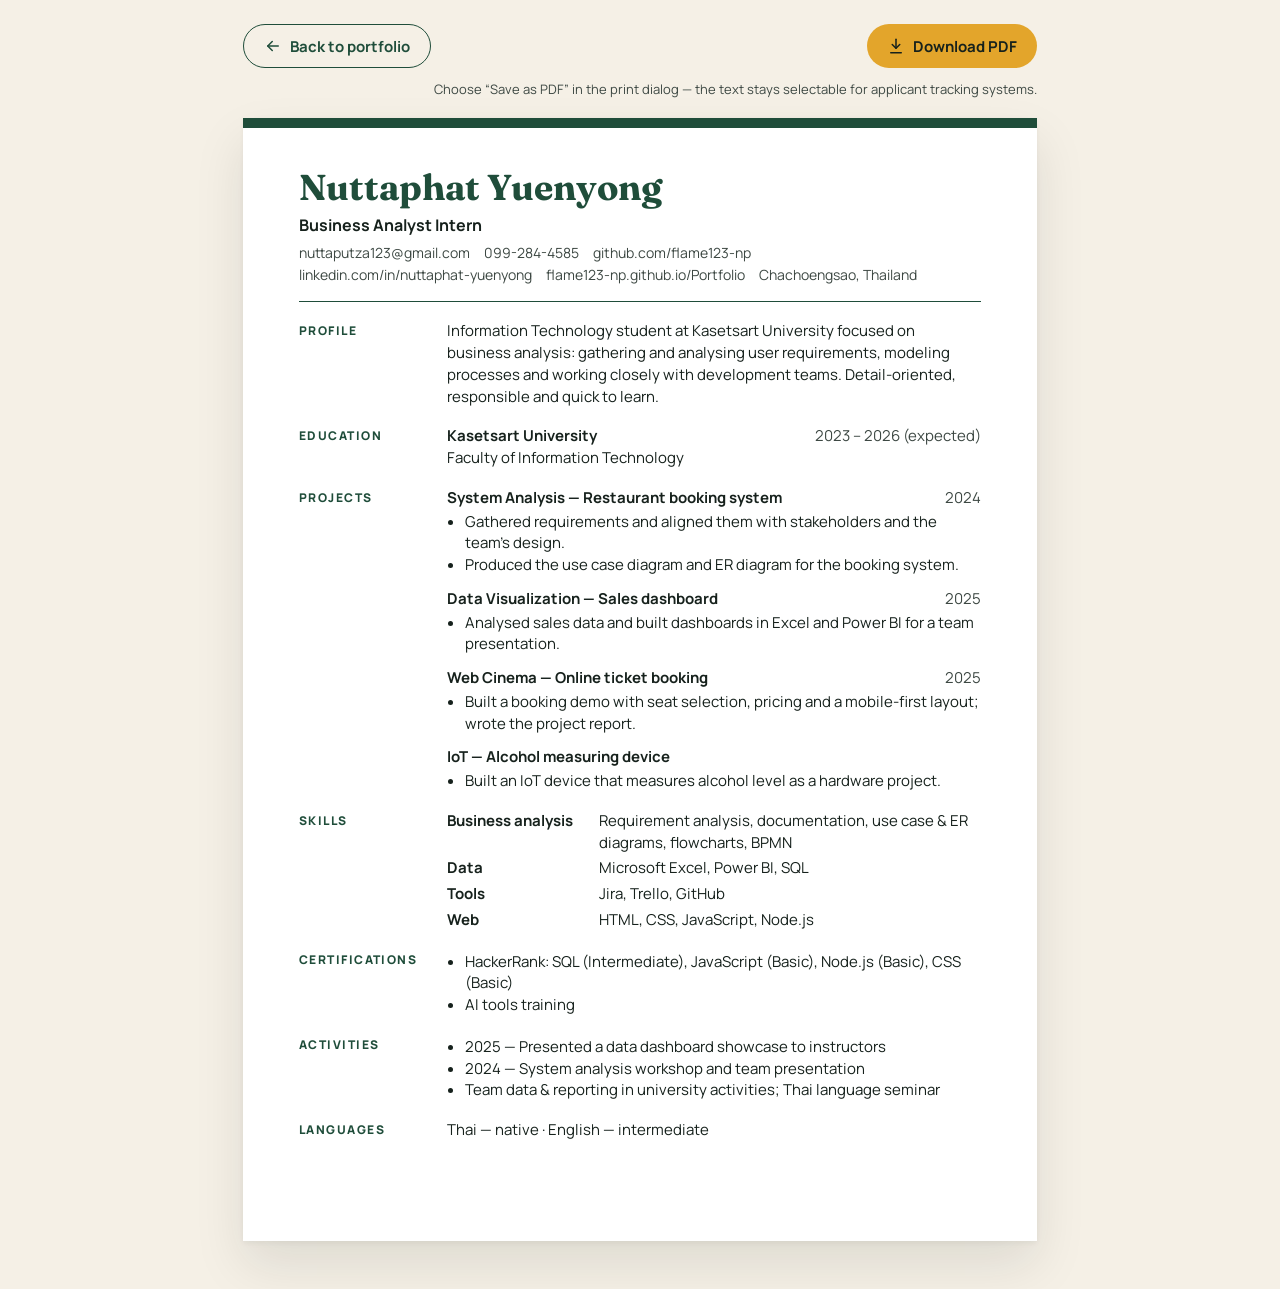
==== commit e5ef8b6d: "Add LinkedIn profile link Add a LinkedIn button to the contact section, the profile URL to the resum" ====
--- a/resume.html
+++ b/resume.html
@@ -330,6 +330,7 @@
           <a href="mailto:nuttaputza123@gmail.com">nuttaputza123@gmail.com</a>
           <span>099-284-4585</span>
           <a href="https://github.com/flame123-np">github.com/flame123-np</a>
+          <a href="https://www.linkedin.com/in/nuttaphat-yuenyong">linkedin.com/in/nuttaphat-yuenyong</a>
           <a href="https://flame123-np.github.io/Portfolio/">flame123-np.github.io/Portfolio</a>
           <span>Chachoengsao, Thailand</span>
         </p>
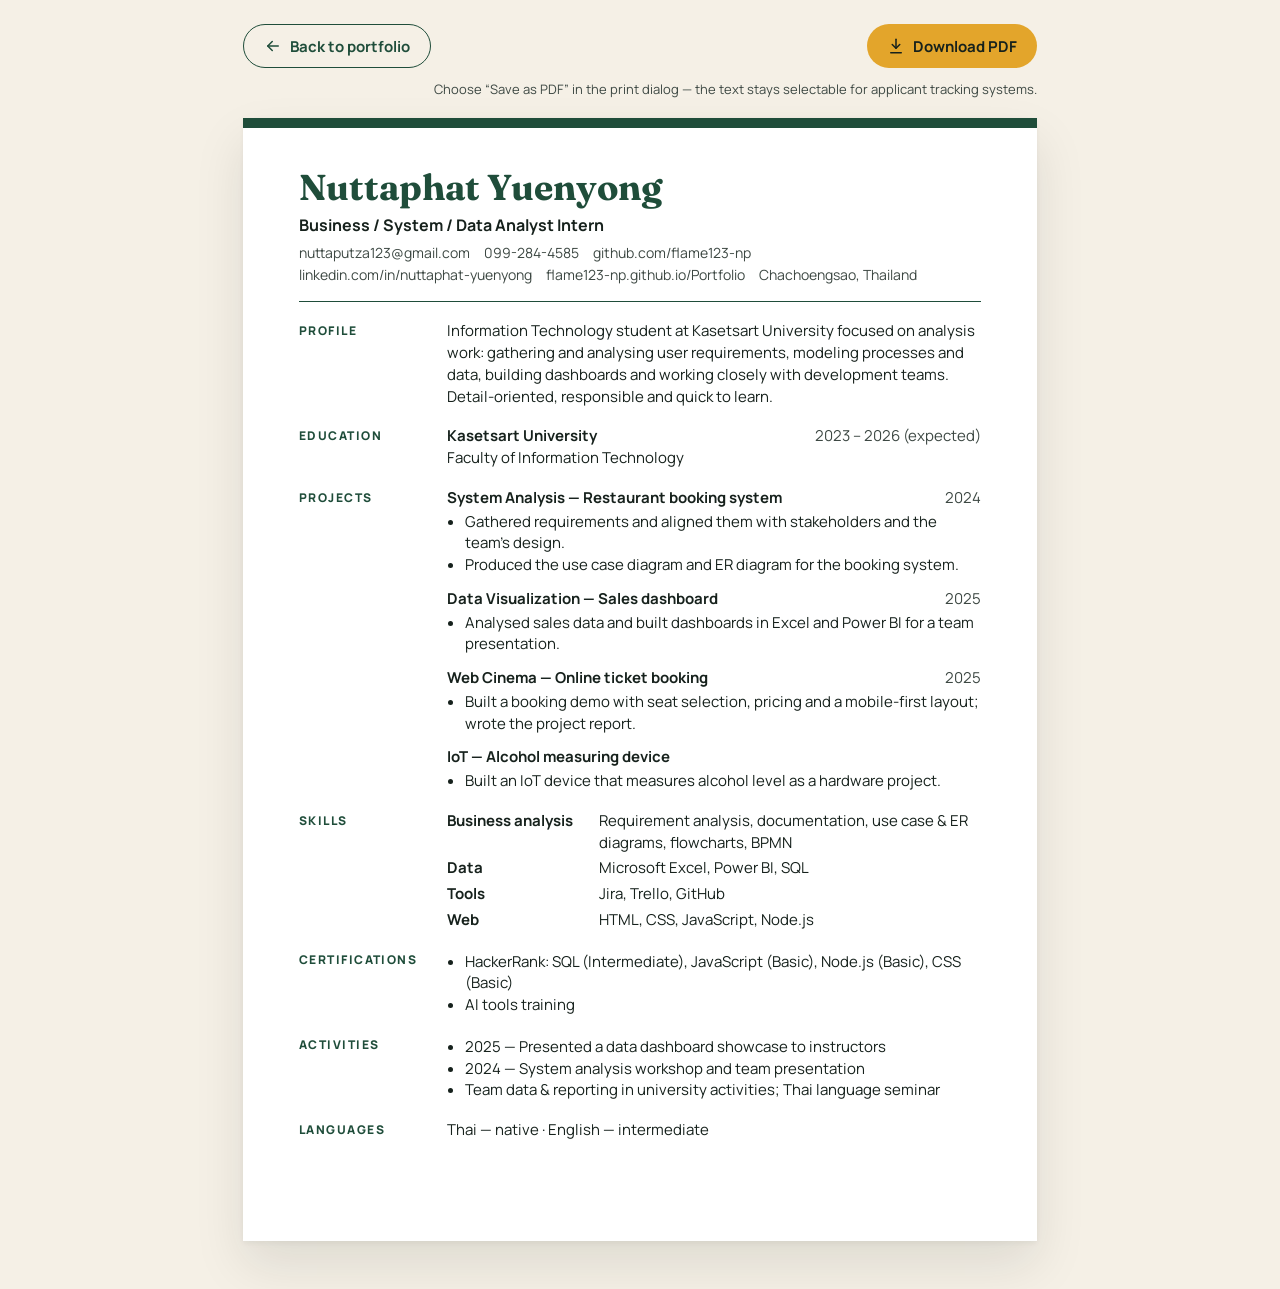
==== commit 82b610ec: "Broaden positioning to Business, System and Data Analyst roles - Hero badge, page title, meta descri" ====
--- a/resume.html
+++ b/resume.html
@@ -4,7 +4,7 @@
     <meta charset="UTF-8" />
     <meta name="viewport" content="width=device-width, initial-scale=1.0" />
     <title>Nuttaphat Yuenyong — Resume</title>
-    <meta name="description" content="Resume of Nuttaphat Yuenyong, Business Analyst Intern candidate, Kasetsart University." />
+    <meta name="description" content="Resume of Nuttaphat Yuenyong, Business, System and Data Analyst Intern candidate, Kasetsart University." />
     <link rel="icon" href="images/favicon.svg" type="image/svg+xml" />
     <link rel="preconnect" href="https://fonts.googleapis.com" />
     <link rel="preconnect" href="https://fonts.gstatic.com" crossorigin />
@@ -325,7 +325,7 @@
     <article class="page">
       <header style="--d: 0">
         <h1>Nuttaphat Yuenyong</h1>
-        <p class="role">Business Analyst Intern</p>
+        <p class="role">Business / System / Data Analyst Intern</p>
         <p class="contact-line">
           <a href="mailto:nuttaputza123@gmail.com">nuttaputza123@gmail.com</a>
           <span>099-284-4585</span>
@@ -339,8 +339,9 @@
       <section style="--d: 1">
         <h2>Profile</h2>
         <p>
-          Information Technology student at Kasetsart University focused on business analysis: gathering and
-          analysing user requirements, modeling processes and working closely with development teams.
+          Information Technology student at Kasetsart University focused on analysis work: gathering and
+          analysing user requirements, modeling processes and data, building dashboards and working closely with
+          development teams.
           Detail-oriented, responsible and quick to learn.
         </p>
       </section>
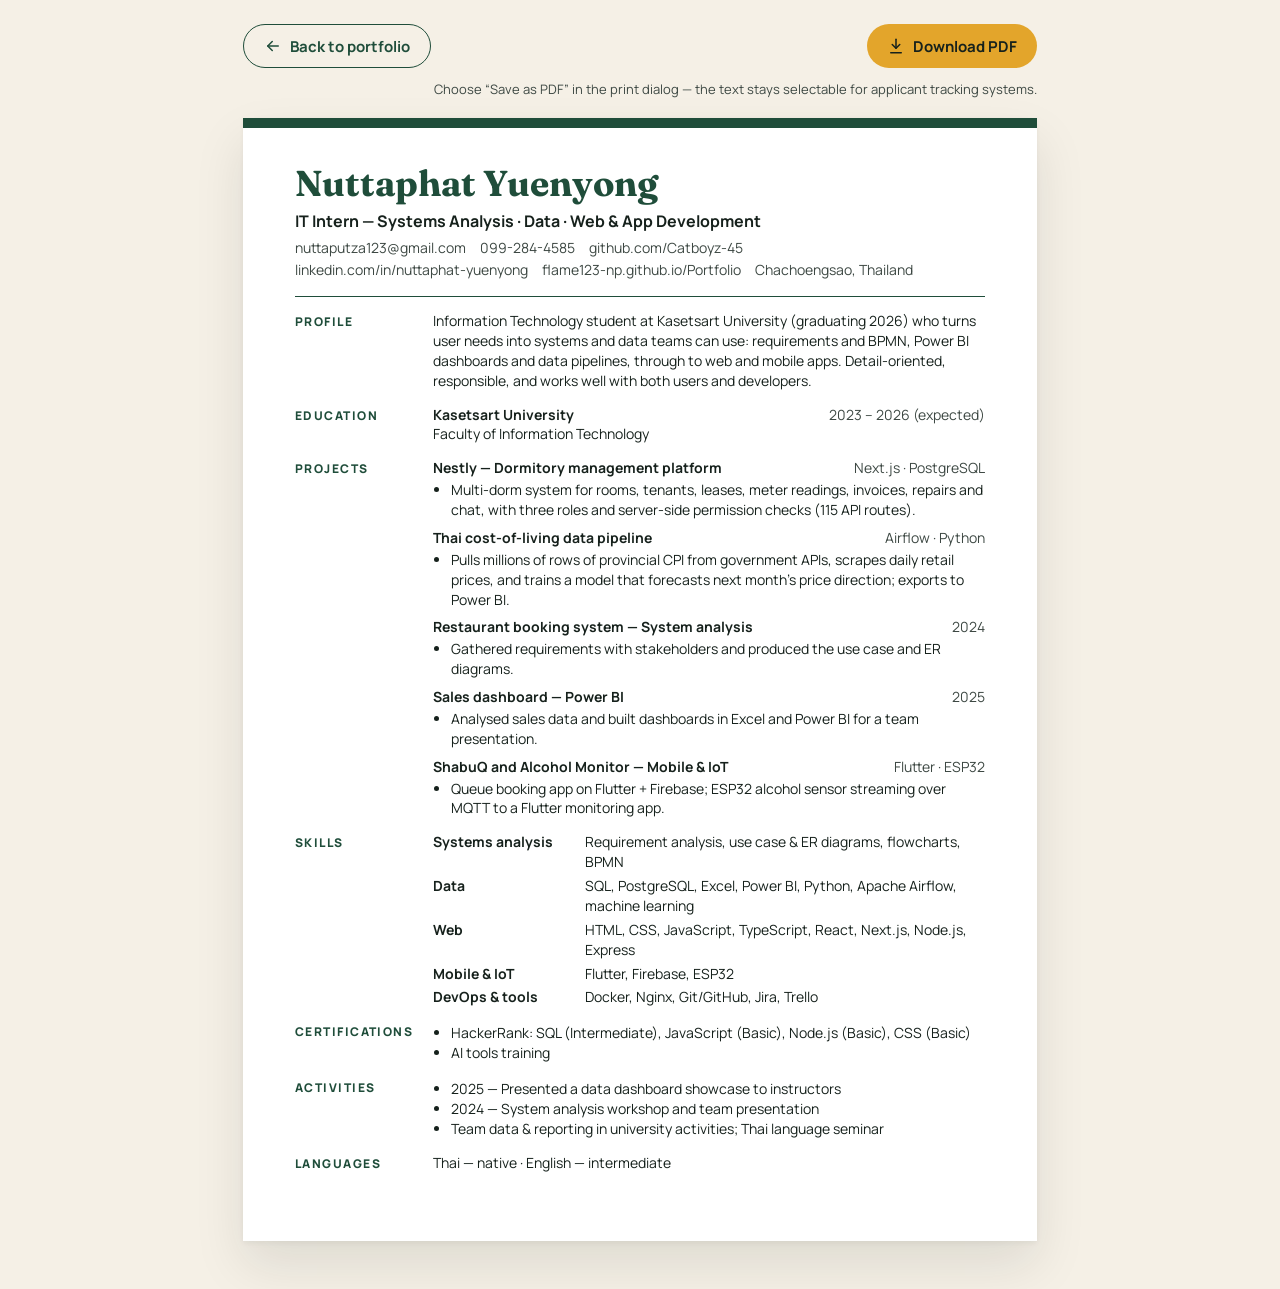
==== commit 94d743bf: "Match portfolio and resume to the LinkedIn profile - Reposition as open to IT internships across sys" ====
--- a/resume.html
+++ b/resume.html
@@ -4,7 +4,7 @@
     <meta charset="UTF-8" />
     <meta name="viewport" content="width=device-width, initial-scale=1.0" />
     <title>Nuttaphat Yuenyong — Resume</title>
-    <meta name="description" content="Resume of Nuttaphat Yuenyong, Business, System and Data Analyst Intern candidate, Kasetsart University." />
+    <meta name="description" content="Resume of Nuttaphat Yuenyong, IT intern candidate in systems analysis, data, and web and app development, Kasetsart University." />
     <link rel="icon" href="images/favicon.svg" type="image/svg+xml" />
     <link rel="preconnect" href="https://fonts.googleapis.com" />
     <link rel="preconnect" href="https://fonts.gstatic.com" crossorigin />
@@ -116,9 +116,9 @@
         background: #fff;
         box-shadow: 0 2px 6px rgba(22, 33, 28, 0.06), 0 24px 48px rgba(22, 33, 28, 0.1);
         border-top: 10px solid var(--green);
-        padding: 40px 56px 44px;
-        font-size: 15px;
-        line-height: 1.45;
+        padding: 36px 52px 36px;
+        font-size: 14px;
+        line-height: 1.42;
         animation: sheet-in 800ms var(--ease-out) both;
       }
 
@@ -167,9 +167,9 @@
 
       section {
         display: grid;
-        grid-template-columns: 124px minmax(0, 1fr);
-        gap: 0 24px;
-        padding-top: 18px;
+        grid-template-columns: 116px minmax(0, 1fr);
+        gap: 0 22px;
+        padding-top: 14px;
       }
 
       h2 {
@@ -186,7 +186,7 @@
       }
 
       .item + .item {
-        margin-top: 12px;
+        margin-top: 8px;
       }
 
       .item-head {
@@ -325,11 +325,11 @@
     <article class="page">
       <header style="--d: 0">
         <h1>Nuttaphat Yuenyong</h1>
-        <p class="role">Business / System / Data Analyst Intern</p>
+        <p class="role">IT Intern — Systems Analysis · Data · Web &amp; App Development</p>
         <p class="contact-line">
           <a href="mailto:nuttaputza123@gmail.com">nuttaputza123@gmail.com</a>
           <span>099-284-4585</span>
-          <a href="https://github.com/flame123-np">github.com/flame123-np</a>
+          <a href="https://github.com/Catboyz-45">github.com/Catboyz-45</a>
           <a href="https://www.linkedin.com/in/nuttaphat-yuenyong">linkedin.com/in/nuttaphat-yuenyong</a>
           <a href="https://flame123-np.github.io/Portfolio/">flame123-np.github.io/Portfolio</a>
           <span>Chachoengsao, Thailand</span>
@@ -339,10 +339,9 @@
       <section style="--d: 1">
         <h2>Profile</h2>
         <p>
-          Information Technology student at Kasetsart University focused on analysis work: gathering and
-          analysing user requirements, modeling processes and data, building dashboards and working closely with
-          development teams.
-          Detail-oriented, responsible and quick to learn.
+          Information Technology student at Kasetsart University (graduating 2026) who turns user needs into
+          systems and data teams can use: requirements and BPMN, Power BI dashboards and data pipelines, through
+          to web and mobile apps. Detail-oriented, responsible, and works well with both users and developers.
         </p>
       </section>
 
@@ -358,28 +357,33 @@
         <h2>Projects</h2>
         <div>
           <div class="item">
-            <div class="item-head"><strong>System Analysis — Restaurant booking system</strong><span>2024</span></div>
+            <div class="item-head"><strong>Nestly — Dormitory management platform</strong><span>Next.js · PostgreSQL</span></div>
             <ul>
-              <li>Gathered requirements and aligned them with stakeholders and the team’s design.</li>
-              <li>Produced the use case diagram and ER diagram for the booking system.</li>
+              <li>Multi-dorm system for rooms, tenants, leases, meter readings, invoices, repairs and chat, with three roles and server-side permission checks (115 API routes).</li>
             </ul>
           </div>
           <div class="item">
-            <div class="item-head"><strong>Data Visualization — Sales dashboard</strong><span>2025</span></div>
+            <div class="item-head"><strong>Thai cost-of-living data pipeline</strong><span>Airflow · Python</span></div>
+            <ul>
+              <li>Pulls millions of rows of provincial CPI from government APIs, scrapes daily retail prices, and trains a model that forecasts next month’s price direction; exports to Power BI.</li>
+            </ul>
+          </div>
+          <div class="item">
+            <div class="item-head"><strong>Restaurant booking system — System analysis</strong><span>2024</span></div>
+            <ul>
+              <li>Gathered requirements with stakeholders and produced the use case and ER diagrams.</li>
+            </ul>
+          </div>
+          <div class="item">
+            <div class="item-head"><strong>Sales dashboard — Power BI</strong><span>2025</span></div>
             <ul>
               <li>Analysed sales data and built dashboards in Excel and Power BI for a team presentation.</li>
             </ul>
           </div>
           <div class="item">
-            <div class="item-head"><strong>Web Cinema — Online ticket booking</strong><span>2025</span></div>
+            <div class="item-head"><strong>ShabuQ and Alcohol Monitor — Mobile &amp; IoT</strong><span>Flutter · ESP32</span></div>
             <ul>
-              <li>Built a booking demo with seat selection, pricing and a mobile-first layout; wrote the project report.</li>
-            </ul>
-          </div>
-          <div class="item">
-            <div class="item-head"><strong>IoT — Alcohol measuring device</strong></div>
-            <ul>
-              <li>Built an IoT device that measures alcohol level as a hardware project.</li>
+              <li>Queue booking app on Flutter + Firebase; ESP32 alcohol sensor streaming over MQTT to a Flutter monitoring app.</li>
             </ul>
           </div>
         </div>
@@ -388,14 +392,16 @@
       <section style="--d: 4">
         <h2>Skills</h2>
         <dl>
-          <dt>Business analysis</dt>
-          <dd>Requirement analysis, documentation, use case &amp; ER diagrams, flowcharts, BPMN</dd>
+          <dt>Systems analysis</dt>
+          <dd>Requirement analysis, use case &amp; ER diagrams, flowcharts, BPMN</dd>
           <dt>Data</dt>
-          <dd>Microsoft Excel, Power BI, SQL</dd>
-          <dt>Tools</dt>
-          <dd>Jira, Trello, GitHub</dd>
+          <dd>SQL, PostgreSQL, Excel, Power BI, Python, Apache Airflow, machine learning</dd>
           <dt>Web</dt>
-          <dd>HTML, CSS, JavaScript, Node.js</dd>
+          <dd>HTML, CSS, JavaScript, TypeScript, React, Next.js, Node.js, Express</dd>
+          <dt>Mobile &amp; IoT</dt>
+          <dd>Flutter, Firebase, ESP32</dd>
+          <dt>DevOps &amp; tools</dt>
+          <dd>Docker, Nginx, Git/GitHub, Jira, Trello</dd>
         </dl>
       </section>
 
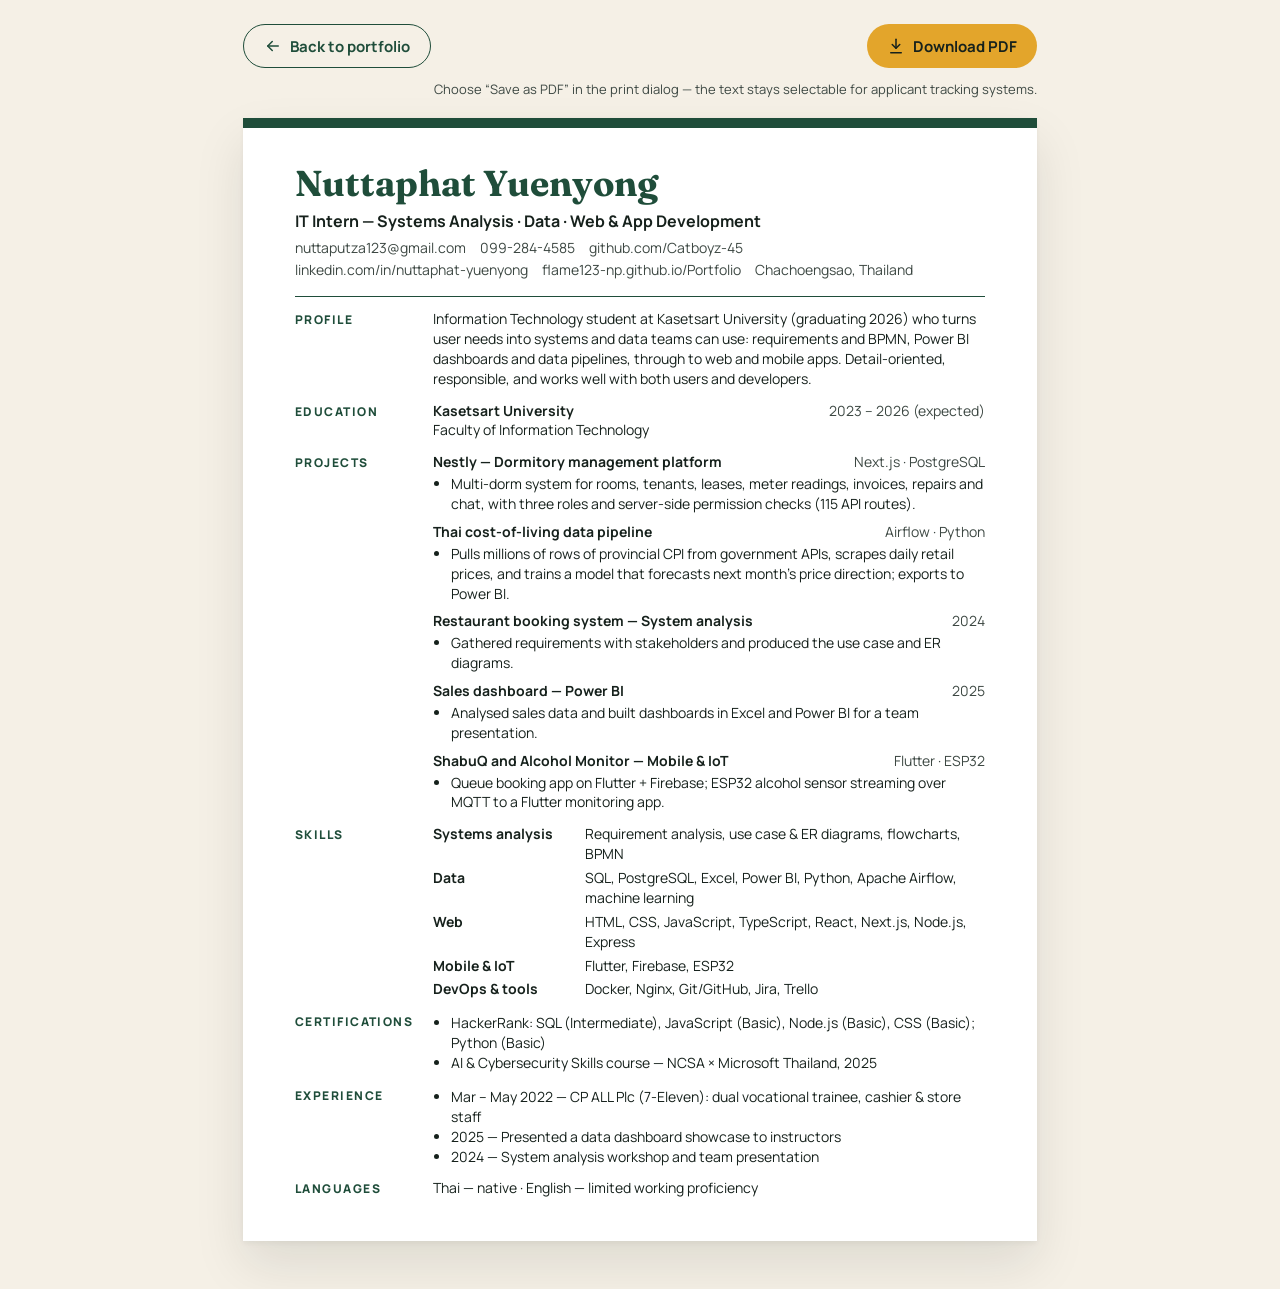
==== commit 8dad9b2b: "Update certifications and experience from the LinkedIn profile - Certifications: add Python (Basic);" ====
--- a/resume.html
+++ b/resume.html
@@ -169,7 +169,7 @@
         display: grid;
         grid-template-columns: 116px minmax(0, 1fr);
         gap: 0 22px;
-        padding-top: 14px;
+        padding-top: 12px;
       }
 
       h2 {
@@ -408,23 +408,23 @@
       <section style="--d: 5">
         <h2>Certifications</h2>
         <ul>
-          <li>HackerRank: SQL (Intermediate), JavaScript (Basic), Node.js (Basic), CSS (Basic)</li>
-          <li>AI tools training</li>
+          <li>HackerRank: SQL (Intermediate), JavaScript (Basic), Node.js (Basic), CSS (Basic); Python (Basic)</li>
+          <li>AI &amp; Cybersecurity Skills course — NCSA × Microsoft Thailand, 2025</li>
         </ul>
       </section>
 
       <section style="--d: 6">
-        <h2>Activities</h2>
+        <h2>Experience</h2>
         <ul>
+          <li>Mar – May 2022 — CP ALL Plc (7-Eleven): dual vocational trainee, cashier &amp; store staff</li>
           <li>2025 — Presented a data dashboard showcase to instructors</li>
           <li>2024 — System analysis workshop and team presentation</li>
-          <li>Team data &amp; reporting in university activities; Thai language seminar</li>
         </ul>
       </section>
 
       <section style="--d: 7">
         <h2>Languages</h2>
-        <p>Thai — native · English — intermediate</p>
+        <p>Thai — native · English — limited working proficiency</p>
       </section>
     </article>
   </body>
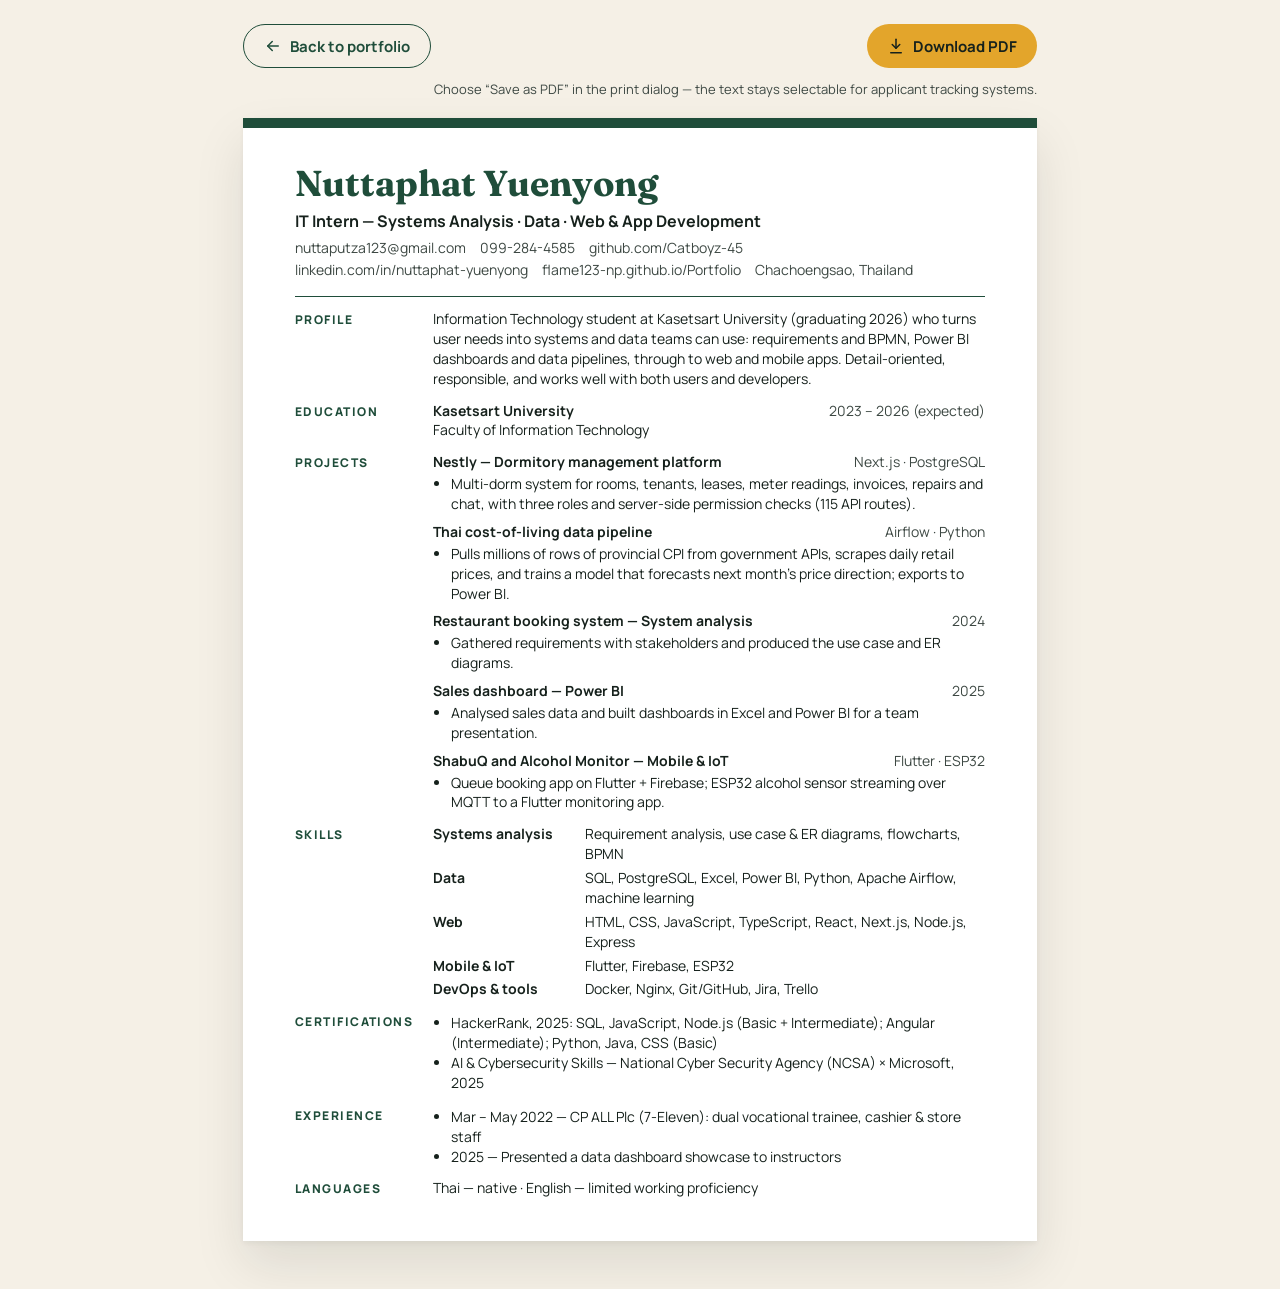
==== commit b77f12f2: "Show all 11 certifications from LinkedIn - Replace the six certificate cards with a featured NCSA x " ====
--- a/resume.html
+++ b/resume.html
@@ -408,8 +408,8 @@
       <section style="--d: 5">
         <h2>Certifications</h2>
         <ul>
-          <li>HackerRank: SQL (Intermediate), JavaScript (Basic), Node.js (Basic), CSS (Basic); Python (Basic)</li>
-          <li>AI &amp; Cybersecurity Skills course — NCSA × Microsoft Thailand, 2025</li>
+          <li>HackerRank, 2025: SQL, JavaScript, Node.js (Basic + Intermediate); Angular (Intermediate); Python, Java, CSS (Basic)</li>
+          <li>AI &amp; Cybersecurity Skills — National Cyber Security Agency (NCSA) × Microsoft, 2025</li>
         </ul>
       </section>
 
@@ -418,7 +418,6 @@
         <ul>
           <li>Mar – May 2022 — CP ALL Plc (7-Eleven): dual vocational trainee, cashier &amp; store staff</li>
           <li>2025 — Presented a data dashboard showcase to instructors</li>
-          <li>2024 — System analysis workshop and team presentation</li>
         </ul>
       </section>
 
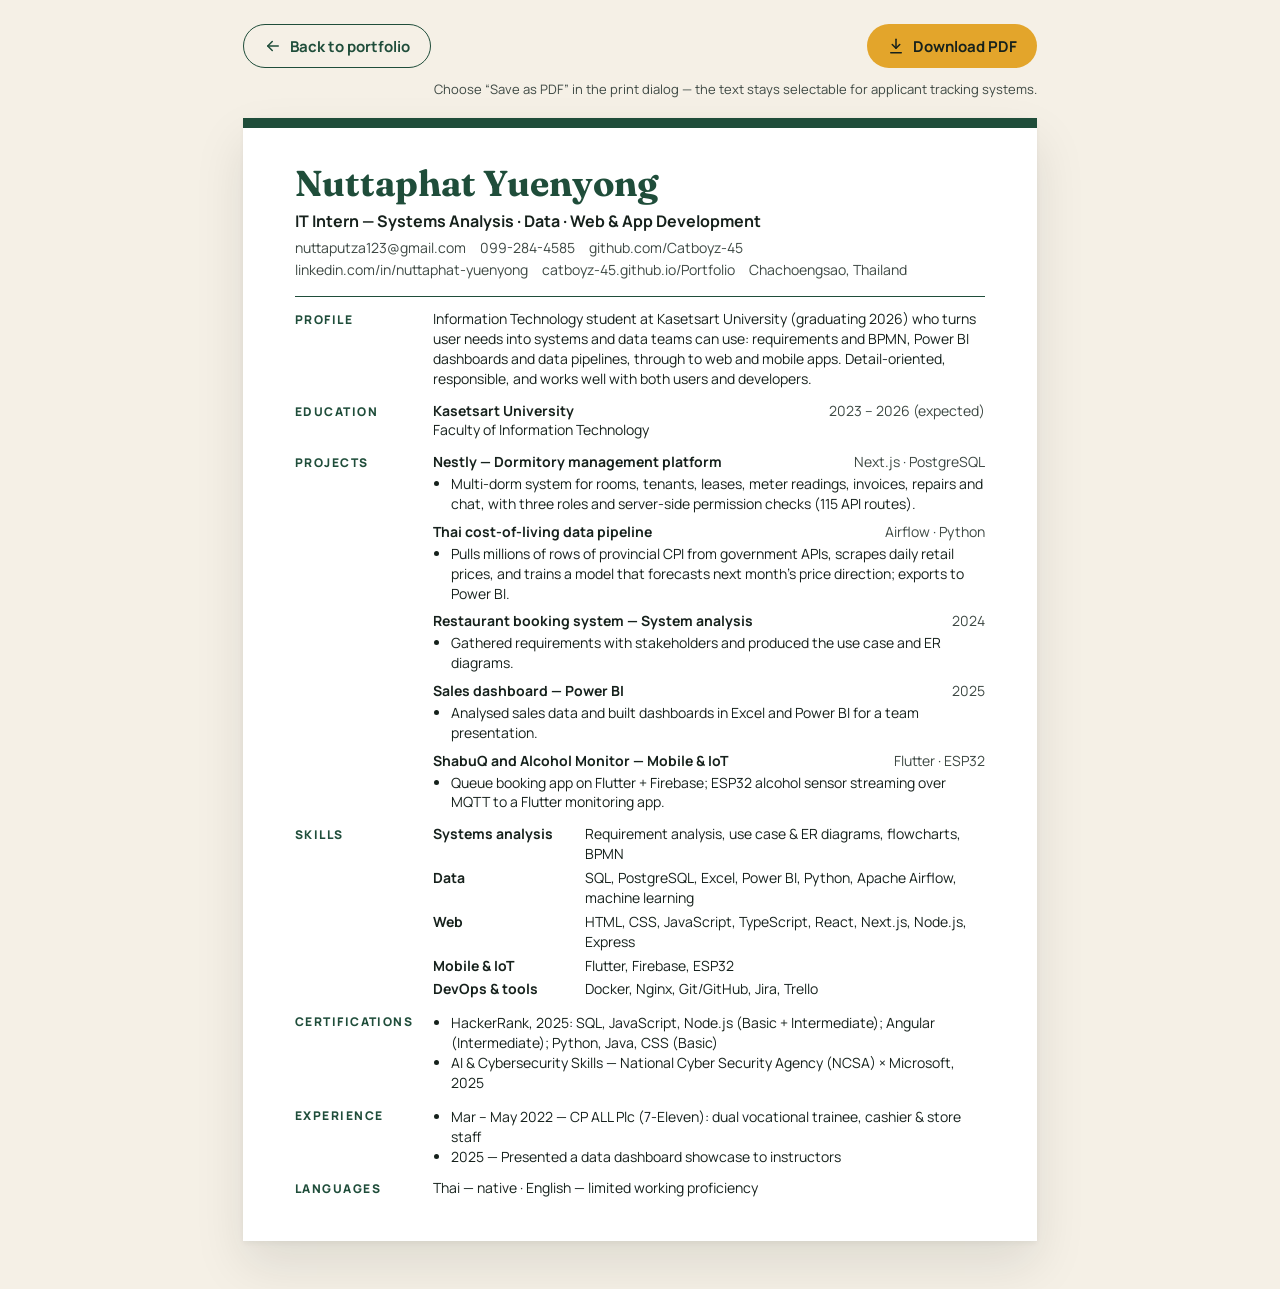
==== commit e98c5dfd: "Update links to new GitHub account Catboyz-45 Co-Authored-By: Claude Opus 5.5 <noreply@anthropic.com" ====
--- a/resume.html
+++ b/resume.html
@@ -331,7 +331,7 @@
           <span>099-284-4585</span>
           <a href="https://github.com/Catboyz-45">github.com/Catboyz-45</a>
           <a href="https://www.linkedin.com/in/nuttaphat-yuenyong">linkedin.com/in/nuttaphat-yuenyong</a>
-          <a href="https://flame123-np.github.io/Portfolio/">flame123-np.github.io/Portfolio</a>
+          <a href="https://catboyz-45.github.io/Portfolio/">catboyz-45.github.io/Portfolio</a>
           <span>Chachoengsao, Thailand</span>
         </p>
       </header>
